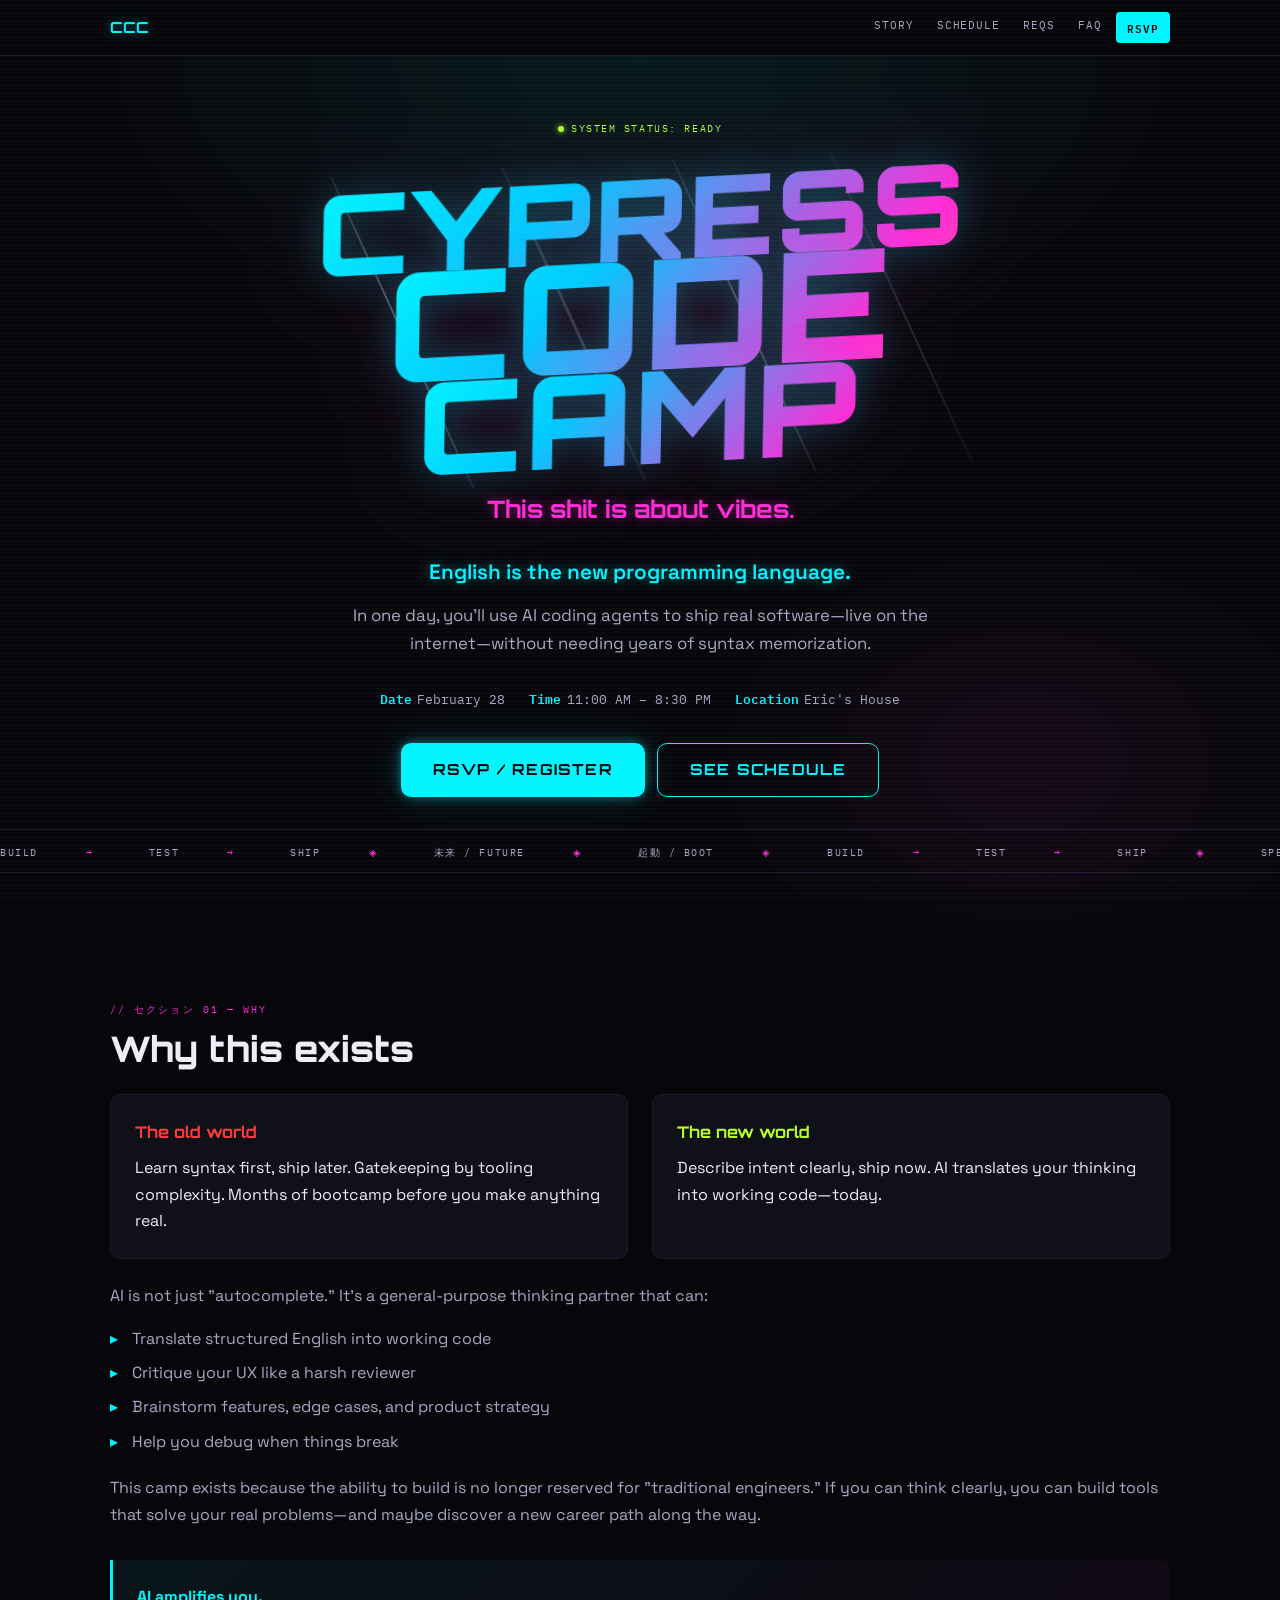
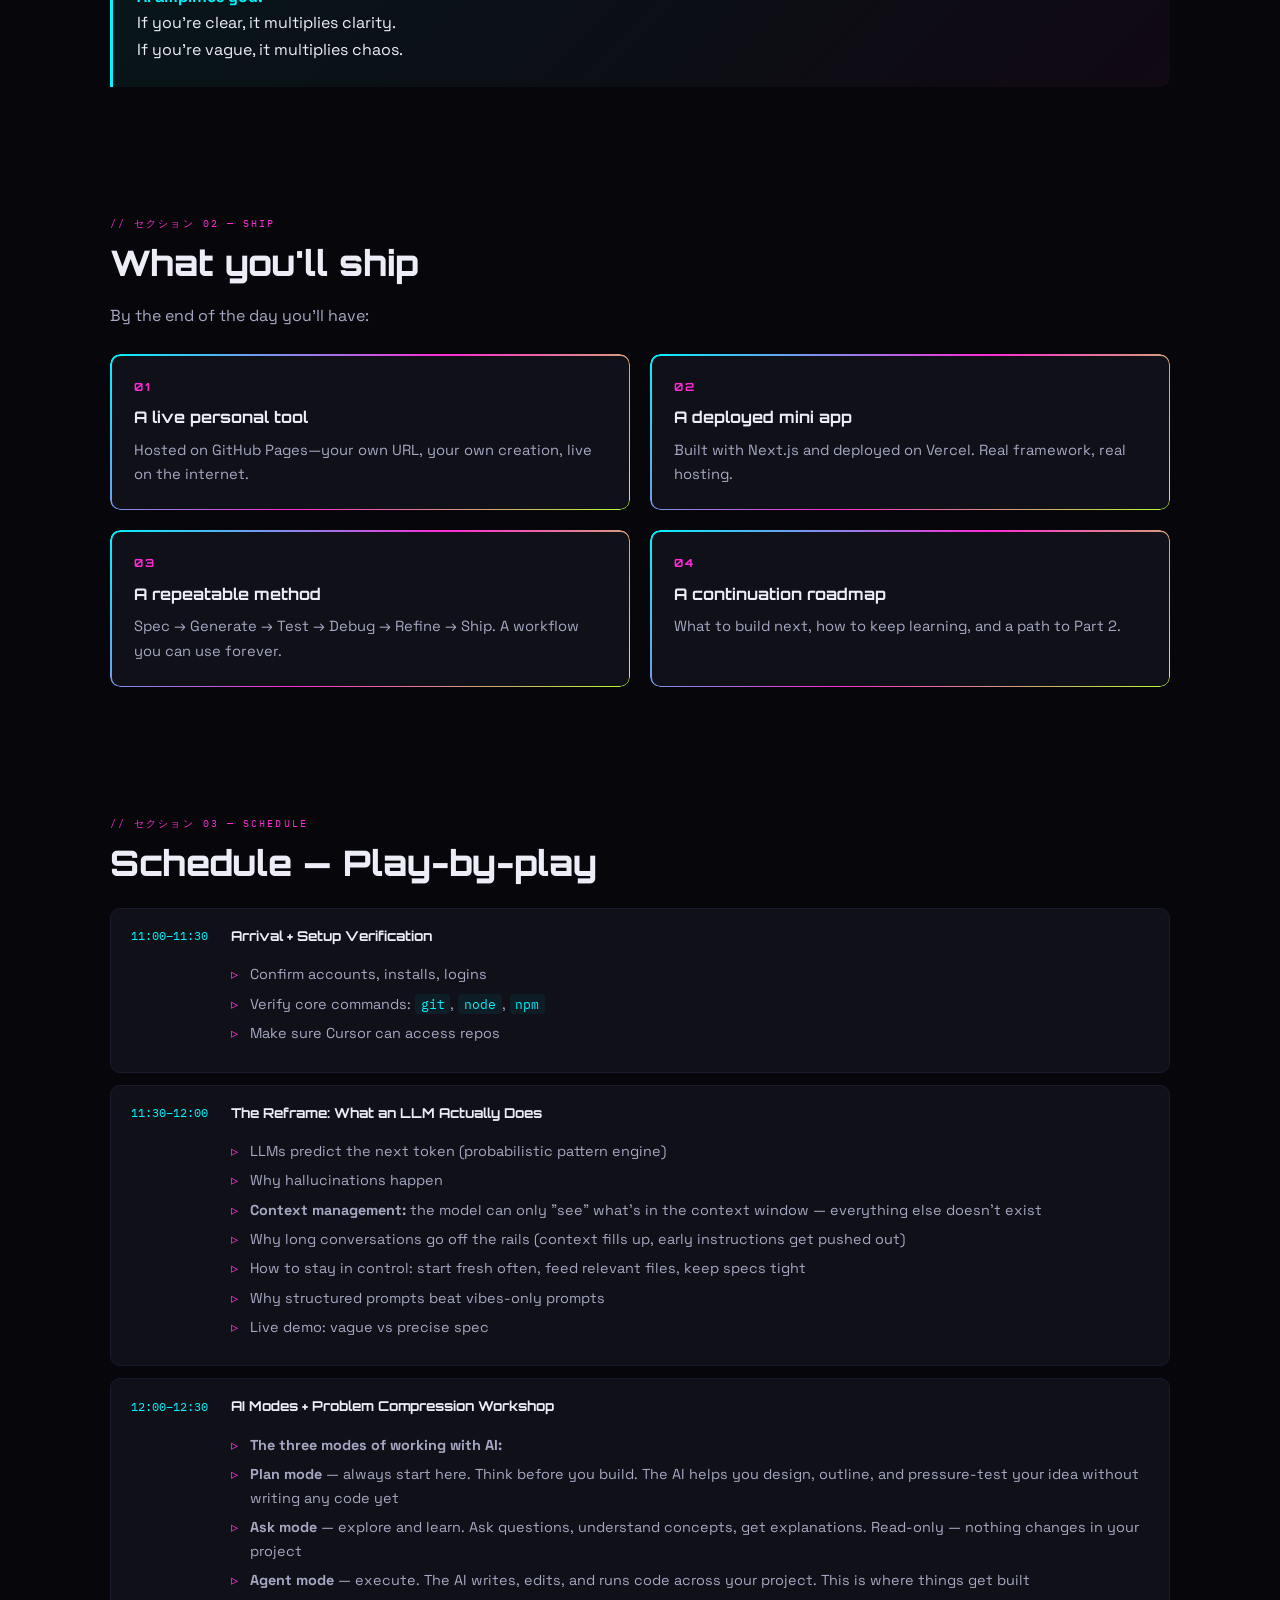
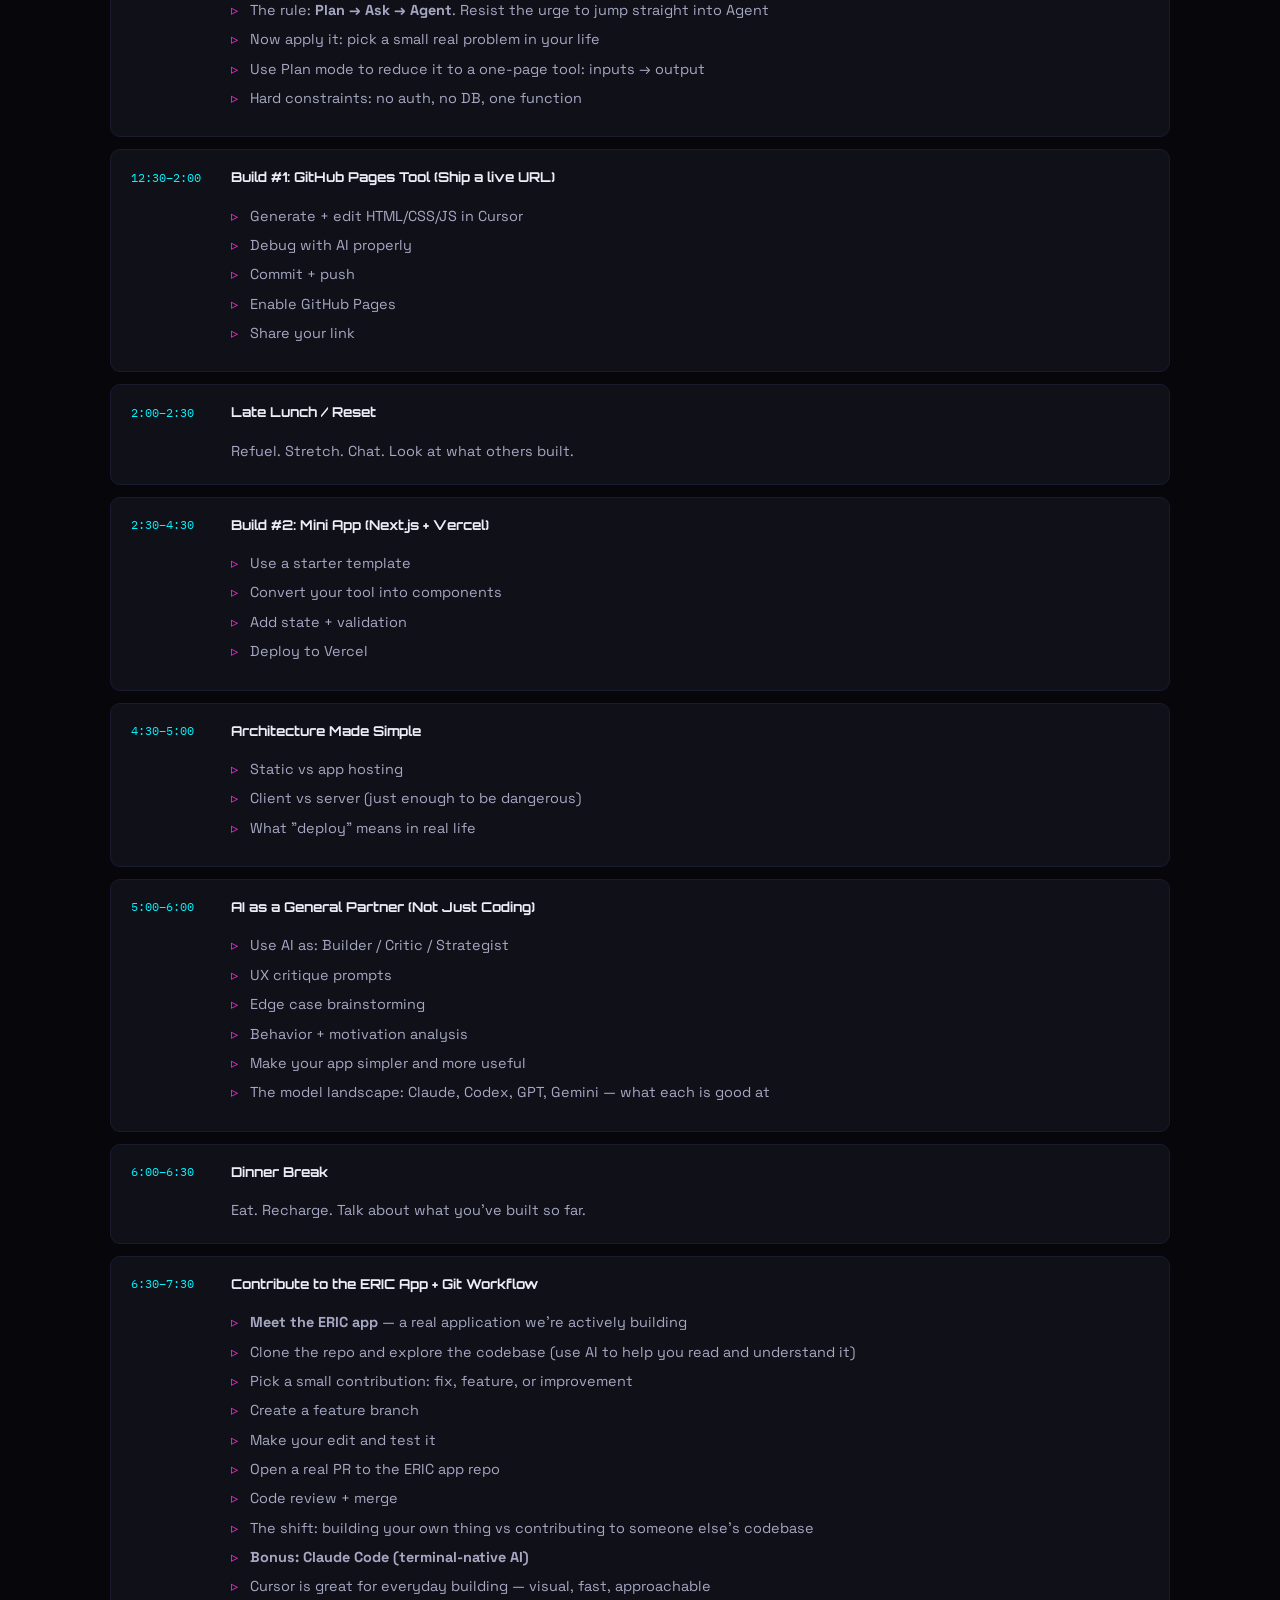
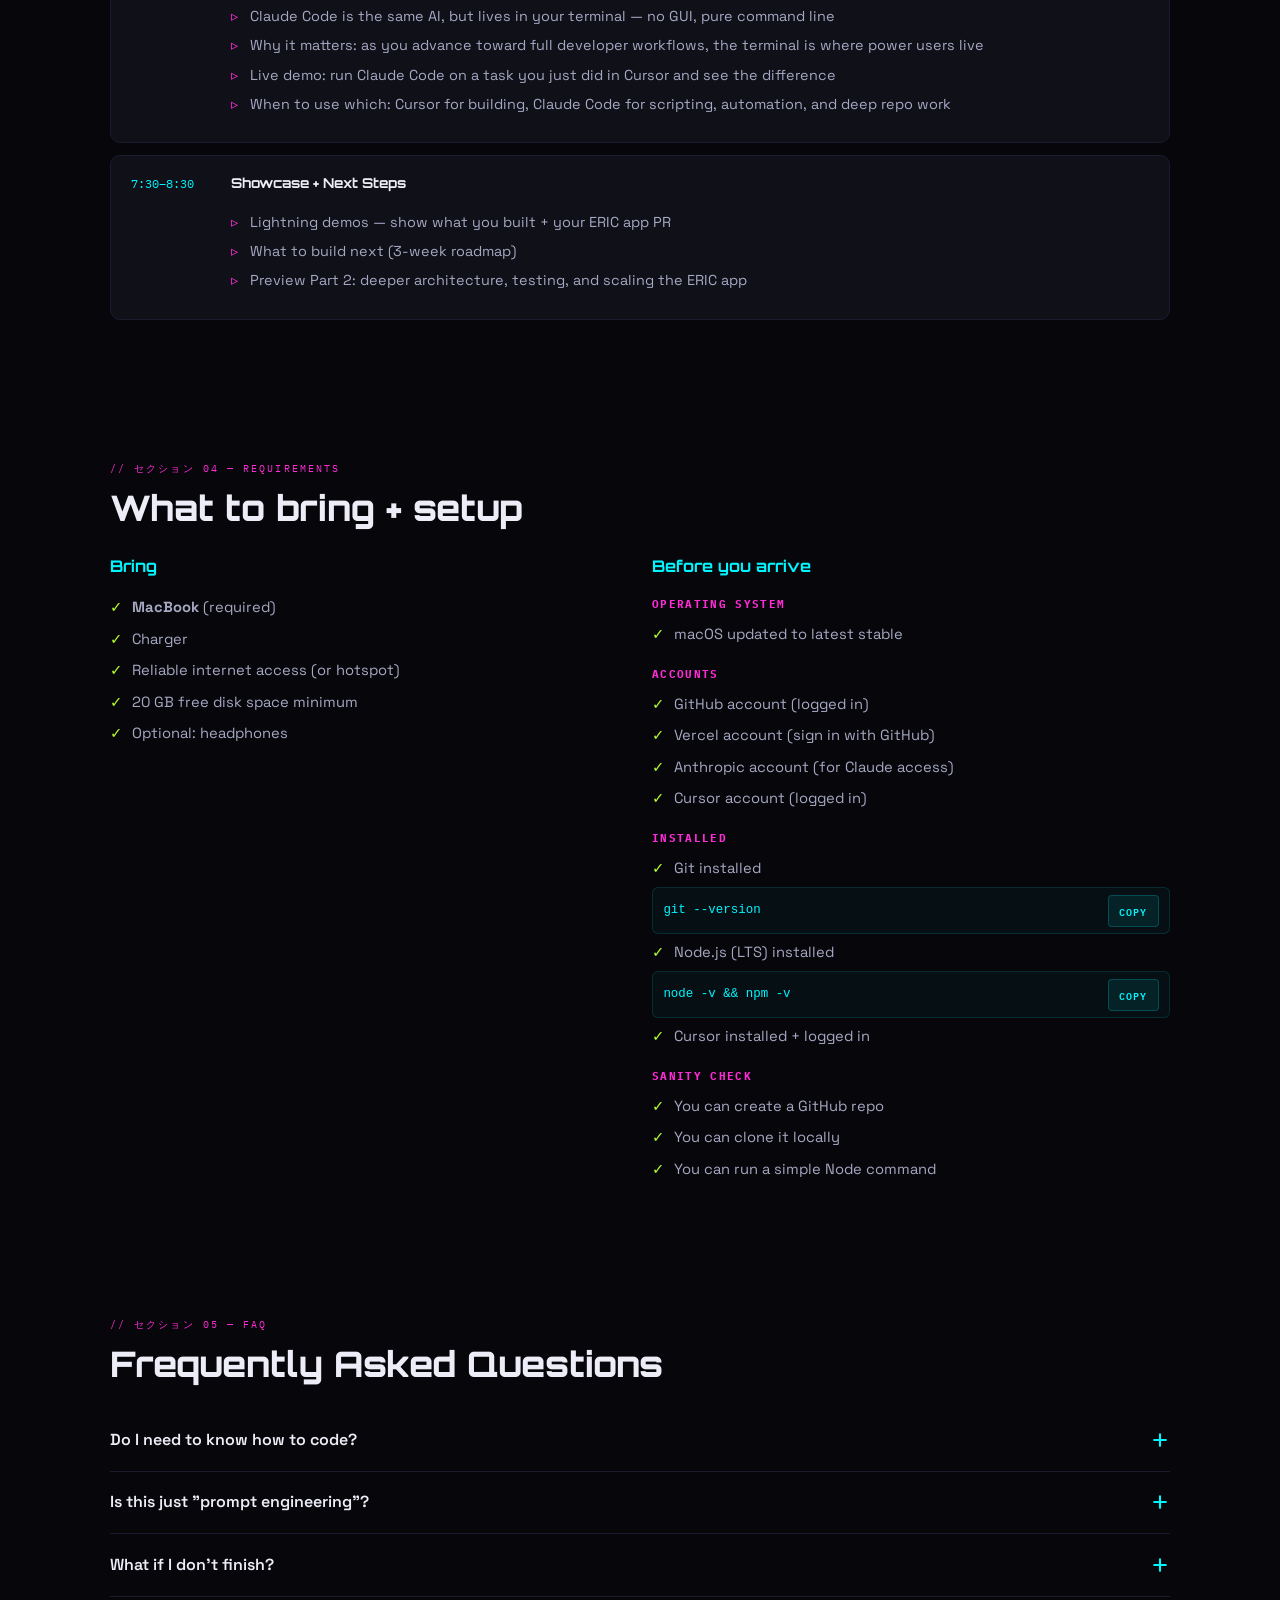
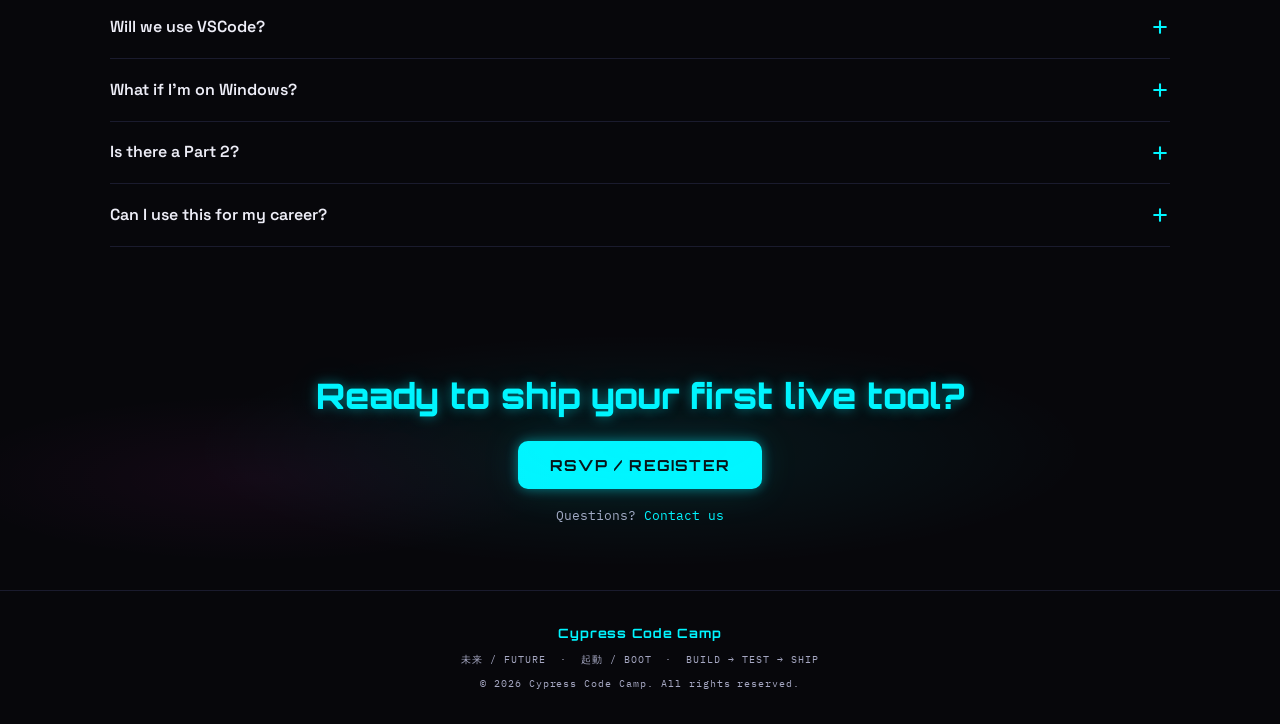
==== index.html @ 9994313c "Add ERIC app contribution to schedule, update showcase Git workflow section now centers on cloning a" ====
<!DOCTYPE html>
<html lang="en">
<head>
  <meta charset="UTF-8">
  <meta name="viewport" content="width=device-width, initial-scale=1.0">
  <title>Cypress Code Camp — English is the new programming language</title>
  <meta name="description" content="A one-day camp where you use AI coding agents to ship real software—live on the internet. No syntax memorization required.">
  <meta name="theme-color" content="#07070B">

  <!-- Open Graph -->
  <meta property="og:type" content="website">
  <meta property="og:title" content="Cypress Code Camp">
  <meta property="og:description" content="English is the new programming language. Ship real software in one day using AI coding agents.">
  <meta property="og:image" content="https://alwaystwoam.github.io/ccc_event_site/og-image.png">
  <meta property="og:image:width" content="1200">
  <meta property="og:image:height" content="630">
  <meta property="og:url" content="https://alwaystwoam.github.io/ccc_event_site/">

  <!-- Twitter Card -->
  <meta name="twitter:card" content="summary_large_image">
  <meta name="twitter:title" content="Cypress Code Camp">
  <meta name="twitter:description" content="English is the new programming language. Ship real software in one day using AI coding agents.">
  <meta name="twitter:image" content="https://alwaystwoam.github.io/ccc_event_site/og-image.png">
  <link rel="preconnect" href="https://fonts.googleapis.com">
  <link rel="preconnect" href="https://fonts.gstatic.com" crossorigin>
  <link href="https://fonts.googleapis.com/css2?family=IBM+Plex+Mono:wght@400;600&family=Orbitron:wght@700;900&family=Space+Grotesk:wght@400;500;600;700&display=swap" rel="stylesheet">
  <link rel="stylesheet" href="styles.css">
</head>
<body>

<!-- ═══════════════════════ NAV ═══════════════════════ -->
<nav class="site-nav" aria-label="Main navigation">
  <div class="nav-inner">
    <a href="#" class="nav-logo" aria-label="Cypress Code Camp home">CCC</a>
    <ul class="nav-links">
      <li><a href="#story" class="hide-mobile">Story</a></li>
      <li><a href="#schedule" class="hide-mobile">Schedule</a></li>
      <li><a href="#requirements" class="hide-mobile">Reqs</a></li>
      <li><a href="#faq" class="hide-mobile">FAQ</a></li>
      <li><button class="nav-cta rsvp-trigger">RSVP</button></li>
    </ul>
  </div>
</nav>

<!-- ═══════════════════════ HERO ═══════════════════════ -->
<header class="hero section" id="hero">
  <div class="container">
    <div class="hero-status">
      <span class="dot" aria-hidden="true"></span>
      <span>System Status: Ready</span>
    </div>

    <div class="hero-title" aria-label="Cypress Code Camp">
      <div class="hero-title-inner">
        <span class="hero-title-line hero-title-line--top">Cypress</span>
        <span class="hero-title-line hero-title-line--mid">Code</span>
        <span class="hero-title-line hero-title-line--bot">Camp</span>
      </div>
      <div class="hero-title-slashes" aria-hidden="true">
        <span class="slash slash--1"></span>
        <span class="slash slash--2"></span>
        <span class="slash slash--3"></span>
        <span class="slash slash--4"></span>
      </div>
    </div>
    <h1 class="sr-only">Cypress Code Camp</h1>
    <p class="tagline">This shit is about vibes.</p>
    <p class="subtitle">English is the new programming language.</p>
    <p class="hero-body">
      In one day, you'll use AI coding agents to ship real software—live on the internet—without needing years of syntax memorization.
    </p>

    <div class="hero-meta">
      <span><span class="label">Date</span> <span data-placeholder="date">[DATE TBD]</span></span>
      <span><span class="label">Time</span> 11:00 AM – 8:30 PM</span>
      <span><span class="label">Location</span> <span data-placeholder="location">[CITY / VENUE TBD]</span></span>
    </div>

    <div class="hero-actions">
      <button class="btn btn-primary rsvp-trigger">RSVP / Register</button>
      <a href="#schedule" class="btn btn-secondary">See Schedule</a>
    </div>

  </div>

  <div class="ticker-wrap" aria-hidden="true">
    <div class="ticker">
      <span>BUILD</span><span class="sep">→</span>
      <span>TEST</span><span class="sep">→</span>
      <span>SHIP</span><span class="sep">◈</span>
      <span>未来 / FUTURE</span><span class="sep">◈</span>
      <span>起動 / BOOT</span><span class="sep">◈</span>
      <span>BUILD</span><span class="sep">→</span>
      <span>TEST</span><span class="sep">→</span>
      <span>SHIP</span><span class="sep">◈</span>
      <span>SPEC</span><span class="sep">→</span>
      <span>GENERATE</span><span class="sep">→</span>
      <span>DEBUG</span><span class="sep">→</span>
      <span>REFINE</span><span class="sep">→</span>
      <span>DEPLOY</span><span class="sep">◈</span>
      <span>未来 / FUTURE</span><span class="sep">◈</span>
      <span>起動 / BOOT</span><span class="sep">◈</span>
      <span>BUILD</span><span class="sep">→</span>
      <span>TEST</span><span class="sep">→</span>
      <span>SHIP</span><span class="sep">◈</span>
      <span>SPEC</span><span class="sep">→</span>
      <span>GENERATE</span><span class="sep">→</span>
      <span>DEBUG</span><span class="sep">→</span>
      <span>REFINE</span><span class="sep">→</span>
      <span>DEPLOY</span><span class="sep">◈</span>
    </div>
  </div>
</header>

<!-- ═══════════════════════ STORY / WHY ═══════════════════════ -->
<section class="section" id="story">
  <div class="container">
    <p class="section-label" aria-hidden="true">// セクション 01 — WHY</p>
    <h2>Why this exists</h2>

    <div class="story-grid">
      <div class="story-card old">
        <h3>The old world</h3>
        <p class="muted">Learn syntax first, ship later. Gatekeeping by tooling complexity. Months of bootcamp before you make anything real.</p>
      </div>
      <div class="story-card new">
        <h3>The new world</h3>
        <p class="muted">Describe intent clearly, ship now. AI translates your thinking into working code—today.</p>
      </div>
    </div>

    <p style="margin-top:1.5rem; color: var(--muted);">
      AI is not just "autocomplete." It's a general-purpose thinking partner that can:
    </p>
    <ul class="ai-list">
      <li>Translate structured English into working code</li>
      <li>Critique your UX like a harsh reviewer</li>
      <li>Brainstorm features, edge cases, and product strategy</li>
      <li>Help you debug when things break</li>
    </ul>

    <p style="margin-top:1.25rem; color: var(--muted);">
      This camp exists because the ability to build is no longer reserved for "traditional engineers."
      If you can think clearly, you can build tools that solve your real problems—and maybe discover a new career path along the way.
    </p>

    <div class="callout">
      <strong>AI amplifies you.</strong><br>
      If you're clear, it multiplies clarity.<br>
      If you're vague, it multiplies chaos.
    </div>
  </div>
</section>

<!-- ═══════════════════════ WHAT YOU'LL SHIP ═══════════════════════ -->
<section class="section" id="ship">
  <div class="container">
    <p class="section-label" aria-hidden="true">// セクション 02 — SHIP</p>
    <h2>What you'll ship</h2>
    <p style="color: var(--muted); margin-bottom: .5rem;">By the end of the day you'll have:</p>

    <div class="ship-cards">
      <div class="ship-card">
        <div class="card-num">01</div>
        <h3>A live personal tool</h3>
        <p>Hosted on GitHub Pages—your own URL, your own creation, live on the internet.</p>
      </div>
      <div class="ship-card">
        <div class="card-num">02</div>
        <h3>A deployed mini app</h3>
        <p>Built with Next.js and deployed on Vercel. Real framework, real hosting.</p>
      </div>
      <div class="ship-card">
        <div class="card-num">03</div>
        <h3>A repeatable method</h3>
        <p>Spec → Generate → Test → Debug → Refine → Ship. A workflow you can use forever.</p>
      </div>
      <div class="ship-card">
        <div class="card-num">04</div>
        <h3>A continuation roadmap</h3>
        <p>What to build next, how to keep learning, and a path to Part 2.</p>
      </div>
    </div>
  </div>
</section>

<!-- ═══════════════════════ SCHEDULE ═══════════════════════ -->
<section class="section" id="schedule">
  <div class="container">
    <p class="section-label" aria-hidden="true">// セクション 03 — SCHEDULE</p>
    <h2>Schedule — Play-by-play</h2>

    <ol class="schedule-list" role="list">

      <li class="schedule-item">
        <button class="schedule-header" aria-expanded="false">
          <span class="schedule-time">11:00–11:30</span>
          <span class="schedule-title">Arrival + Setup Verification</span>
          <svg class="schedule-chevron" viewBox="0 0 24 24" fill="none" stroke="currentColor" stroke-width="2.5" stroke-linecap="round" aria-hidden="true"><path d="M6 9l6 6 6-6"/></svg>
        </button>
        <div class="schedule-body" aria-hidden="true">
          <div class="schedule-body-inner">
            <ul>
              <li>Confirm accounts, installs, logins</li>
              <li>Verify core commands: <code>git</code>, <code>node</code>, <code>npm</code></li>
              <li>Make sure Cursor can access repos</li>
            </ul>
          </div>
        </div>
      </li>

      <li class="schedule-item">
        <button class="schedule-header" aria-expanded="false">
          <span class="schedule-time">11:30–12:00</span>
          <span class="schedule-title">The Reframe: What an LLM Actually Does</span>
          <svg class="schedule-chevron" viewBox="0 0 24 24" fill="none" stroke="currentColor" stroke-width="2.5" stroke-linecap="round" aria-hidden="true"><path d="M6 9l6 6 6-6"/></svg>
        </button>
        <div class="schedule-body" aria-hidden="true">
          <div class="schedule-body-inner">
            <ul>
              <li>LLMs predict the next token (probabilistic pattern engine)</li>
              <li>Why hallucinations happen</li>
              <li><strong>Context management:</strong> the model can only "see" what's in the context window — everything else doesn't exist</li>
              <li>Why long conversations go off the rails (context fills up, early instructions get pushed out)</li>
              <li>How to stay in control: start fresh often, feed relevant files, keep specs tight</li>
              <li>Why structured prompts beat vibes-only prompts</li>
              <li>Live demo: vague vs precise spec</li>
            </ul>
          </div>
        </div>
      </li>

      <li class="schedule-item">
        <button class="schedule-header" aria-expanded="false">
          <span class="schedule-time">12:00–12:30</span>
          <span class="schedule-title">AI Modes + Problem Compression Workshop</span>
          <svg class="schedule-chevron" viewBox="0 0 24 24" fill="none" stroke="currentColor" stroke-width="2.5" stroke-linecap="round" aria-hidden="true"><path d="M6 9l6 6 6-6"/></svg>
        </button>
        <div class="schedule-body" aria-hidden="true">
          <div class="schedule-body-inner">
            <ul>
              <li><strong>The three modes of working with AI:</strong></li>
              <li><strong>Plan mode</strong> — always start here. Think before you build. The AI helps you design, outline, and pressure-test your idea without writing any code yet</li>
              <li><strong>Ask mode</strong> — explore and learn. Ask questions, understand concepts, get explanations. Read-only — nothing changes in your project</li>
              <li><strong>Agent mode</strong> — execute. The AI writes, edits, and runs code across your project. This is where things get built</li>
              <li>The rule: <strong>Plan → Ask → Agent</strong>. Resist the urge to jump straight into Agent</li>
              <li>Now apply it: pick a small real problem in your life</li>
              <li>Use Plan mode to reduce it to a one-page tool: inputs → output</li>
              <li>Hard constraints: no auth, no DB, one function</li>
            </ul>
          </div>
        </div>
      </li>

      <li class="schedule-item">
        <button class="schedule-header" aria-expanded="false">
          <span class="schedule-time">12:30–2:00</span>
          <span class="schedule-title">Build #1: GitHub Pages Tool (Ship a live URL)</span>
          <svg class="schedule-chevron" viewBox="0 0 24 24" fill="none" stroke="currentColor" stroke-width="2.5" stroke-linecap="round" aria-hidden="true"><path d="M6 9l6 6 6-6"/></svg>
        </button>
        <div class="schedule-body" aria-hidden="true">
          <div class="schedule-body-inner">
            <ul>
              <li>Generate + edit HTML/CSS/JS in Cursor</li>
              <li>Debug with AI properly</li>
              <li>Commit + push</li>
              <li>Enable GitHub Pages</li>
              <li>Share your link</li>
            </ul>
          </div>
        </div>
      </li>

      <li class="schedule-item">
        <button class="schedule-header" aria-expanded="false">
          <span class="schedule-time">2:00–2:30</span>
          <span class="schedule-title">Late Lunch / Reset</span>
          <svg class="schedule-chevron" viewBox="0 0 24 24" fill="none" stroke="currentColor" stroke-width="2.5" stroke-linecap="round" aria-hidden="true"><path d="M6 9l6 6 6-6"/></svg>
        </button>
        <div class="schedule-body" aria-hidden="true">
          <div class="schedule-body-inner">
            <p>Refuel. Stretch. Chat. Look at what others built.</p>
          </div>
        </div>
      </li>

      <li class="schedule-item">
        <button class="schedule-header" aria-expanded="false">
          <span class="schedule-time">2:30–4:30</span>
          <span class="schedule-title">Build #2: Mini App (Next.js + Vercel)</span>
          <svg class="schedule-chevron" viewBox="0 0 24 24" fill="none" stroke="currentColor" stroke-width="2.5" stroke-linecap="round" aria-hidden="true"><path d="M6 9l6 6 6-6"/></svg>
        </button>
        <div class="schedule-body" aria-hidden="true">
          <div class="schedule-body-inner">
            <ul>
              <li>Use a starter template</li>
              <li>Convert your tool into components</li>
              <li>Add state + validation</li>
              <li>Deploy to Vercel</li>
            </ul>
          </div>
        </div>
      </li>

      <li class="schedule-item">
        <button class="schedule-header" aria-expanded="false">
          <span class="schedule-time">4:30–5:00</span>
          <span class="schedule-title">Architecture Made Simple</span>
          <svg class="schedule-chevron" viewBox="0 0 24 24" fill="none" stroke="currentColor" stroke-width="2.5" stroke-linecap="round" aria-hidden="true"><path d="M6 9l6 6 6-6"/></svg>
        </button>
        <div class="schedule-body" aria-hidden="true">
          <div class="schedule-body-inner">
            <ul>
              <li>Static vs app hosting</li>
              <li>Client vs server (just enough to be dangerous)</li>
              <li>What "deploy" means in real life</li>
            </ul>
          </div>
        </div>
      </li>

      <li class="schedule-item">
        <button class="schedule-header" aria-expanded="false">
          <span class="schedule-time">5:00–6:00</span>
          <span class="schedule-title">AI as a General Partner (Not Just Coding)</span>
          <svg class="schedule-chevron" viewBox="0 0 24 24" fill="none" stroke="currentColor" stroke-width="2.5" stroke-linecap="round" aria-hidden="true"><path d="M6 9l6 6 6-6"/></svg>
        </button>
        <div class="schedule-body" aria-hidden="true">
          <div class="schedule-body-inner">
            <ul>
              <li>Use AI as: Builder / Critic / Strategist</li>
              <li>UX critique prompts</li>
              <li>Edge case brainstorming</li>
              <li>Behavior + motivation analysis</li>
              <li>Make your app simpler and more useful</li>
              <li>The model landscape: Claude, Codex, GPT, Gemini — what each is good at</li>
            </ul>
          </div>
        </div>
      </li>

      <li class="schedule-item">
        <button class="schedule-header" aria-expanded="false">
          <span class="schedule-time">6:00–6:30</span>
          <span class="schedule-title">Dinner Break</span>
          <svg class="schedule-chevron" viewBox="0 0 24 24" fill="none" stroke="currentColor" stroke-width="2.5" stroke-linecap="round" aria-hidden="true"><path d="M6 9l6 6 6-6"/></svg>
        </button>
        <div class="schedule-body" aria-hidden="true">
          <div class="schedule-body-inner">
            <p>Eat. Recharge. Talk about what you've built so far.</p>
          </div>
        </div>
      </li>

      <li class="schedule-item">
        <button class="schedule-header" aria-expanded="false">
          <span class="schedule-time">6:30–7:30</span>
          <span class="schedule-title">Contribute to the ERIC App + Git Workflow</span>
          <svg class="schedule-chevron" viewBox="0 0 24 24" fill="none" stroke="currentColor" stroke-width="2.5" stroke-linecap="round" aria-hidden="true"><path d="M6 9l6 6 6-6"/></svg>
        </button>
        <div class="schedule-body" aria-hidden="true">
          <div class="schedule-body-inner">
            <ul>
              <li><strong>Meet the ERIC app</strong> — a real application we're actively building</li>
              <li>Clone the repo and explore the codebase (use AI to help you read and understand it)</li>
              <li>Pick a small contribution: fix, feature, or improvement</li>
              <li>Create a feature branch</li>
              <li>Make your edit and test it</li>
              <li>Open a real PR to the ERIC app repo</li>
              <li>Code review + merge</li>
              <li>The shift: building your own thing vs contributing to someone else's codebase</li>
              <li><strong>Bonus: Claude Code (terminal-native AI)</strong></li>
              <li>Cursor is great for everyday building — visual, fast, approachable</li>
              <li>Claude Code is the same AI, but lives in your terminal — no GUI, pure command line</li>
              <li>Why it matters: as you advance toward full developer workflows, the terminal is where power users live</li>
              <li>Live demo: run Claude Code on a task you just did in Cursor and see the difference</li>
              <li>When to use which: Cursor for building, Claude Code for scripting, automation, and deep repo work</li>
            </ul>
          </div>
        </div>
      </li>

      <li class="schedule-item">
        <button class="schedule-header" aria-expanded="false">
          <span class="schedule-time">7:30–8:30</span>
          <span class="schedule-title">Showcase + Next Steps</span>
          <svg class="schedule-chevron" viewBox="0 0 24 24" fill="none" stroke="currentColor" stroke-width="2.5" stroke-linecap="round" aria-hidden="true"><path d="M6 9l6 6 6-6"/></svg>
        </button>
        <div class="schedule-body" aria-hidden="true">
          <div class="schedule-body-inner">
            <ul>
              <li>Lightning demos — show what you built + your ERIC app PR</li>
              <li>What to build next (3-week roadmap)</li>
              <li>Preview Part 2: deeper architecture, testing, and scaling the ERIC app</li>
            </ul>
          </div>
        </div>
      </li>

    </ol>
  </div>
</section>

<!-- ═══════════════════════ REQUIREMENTS ═══════════════════════ -->
<section class="section" id="requirements">
  <div class="container">
    <p class="section-label" aria-hidden="true">// セクション 04 — REQUIREMENTS</p>
    <h2>What to bring + setup</h2>

    <div class="req-grid">
      <!-- Column 1: Bring -->
      <div class="req-col">
        <h3>Bring</h3>
        <ul class="req-list">
          <li><strong>MacBook</strong> (required)</li>
          <li>Charger</li>
          <li>Reliable internet access (or hotspot)</li>
          <li>20 GB free disk space minimum</li>
          <li>Optional: headphones</li>
        </ul>
      </div>

      <!-- Column 2: Before you arrive -->
      <div class="req-col">
        <h3>Before you arrive</h3>

        <h4>Operating System</h4>
        <ul class="req-list">
          <li>macOS updated to latest stable</li>
        </ul>

        <h4>Accounts</h4>
        <ul class="req-list">
          <li>GitHub account (logged in)</li>
          <li>Vercel account (sign in with GitHub)</li>
          <li>Anthropic account (for Claude access)</li>
          <li>Cursor account (logged in)</li>
        </ul>

        <h4>Installed</h4>
        <ul class="req-list">
          <li>Git installed</li>
        </ul>
        <div class="cmd-block">
          <code>git --version</code>
          <button class="btn btn-small copy-btn" data-copy="git --version" aria-label="Copy command">COPY</button>
        </div>
        <ul class="req-list">
          <li>Node.js (LTS) installed</li>
        </ul>
        <div class="cmd-block">
          <code>node -v && npm -v</code>
          <button class="btn btn-small copy-btn" data-copy="node -v && npm -v" aria-label="Copy command">COPY</button>
        </div>
        <ul class="req-list">
          <li>Cursor installed + logged in</li>
        </ul>

        <h4>Sanity Check</h4>
        <ul class="req-list">
          <li>You can create a GitHub repo</li>
          <li>You can clone it locally</li>
          <li>You can run a simple Node command</li>
        </ul>
      </div>
    </div>
  </div>
</section>

<!-- ═══════════════════════ FAQ ═══════════════════════ -->
<section class="section" id="faq">
  <div class="container">
    <p class="section-label" aria-hidden="true">// セクション 05 — FAQ</p>
    <h2>Frequently Asked Questions</h2>

    <div class="faq-list">

      <div class="faq-item">
        <button class="faq-question" aria-expanded="false">
          Do I need to know how to code?
          <svg class="faq-icon" viewBox="0 0 24 24" fill="none" stroke="currentColor" stroke-width="2.5" stroke-linecap="round" aria-hidden="true"><path d="M12 5v14M5 12h14"/></svg>
        </button>
        <div class="faq-answer" aria-hidden="true">
          <div class="faq-answer-inner">No. You need curiosity and comfort following instructions. We'll use AI to generate code, and you'll learn how to supervise it.</div>
        </div>
      </div>

      <div class="faq-item">
        <button class="faq-question" aria-expanded="false">
          Is this just "prompt engineering"?
          <svg class="faq-icon" viewBox="0 0 24 24" fill="none" stroke="currentColor" stroke-width="2.5" stroke-linecap="round" aria-hidden="true"><path d="M12 5v14M5 12h14"/></svg>
        </button>
        <div class="faq-answer" aria-hidden="true">
          <div class="faq-answer-inner">No. You'll learn specification, debugging, and shipping. Prompts are just the interface.</div>
        </div>
      </div>

      <div class="faq-item">
        <button class="faq-question" aria-expanded="false">
          What if I don't finish?
          <svg class="faq-icon" viewBox="0 0 24 24" fill="none" stroke="currentColor" stroke-width="2.5" stroke-linecap="round" aria-hidden="true"><path d="M12 5v14M5 12h14"/></svg>
        </button>
        <div class="faq-answer" aria-hidden="true">
          <div class="faq-answer-inner">The day is designed so everyone ships. Constraints are strict on purpose.</div>
        </div>
      </div>

      <div class="faq-item">
        <button class="faq-question" aria-expanded="false">
          Will we use VSCode?
          <svg class="faq-icon" viewBox="0 0 24 24" fill="none" stroke="currentColor" stroke-width="2.5" stroke-linecap="round" aria-hidden="true"><path d="M12 5v14M5 12h14"/></svg>
        </button>
        <div class="faq-answer" aria-hidden="true">
          <div class="faq-answer-inner">No. We'll use Cursor with Claude (Anthropic) as the primary model. We'll also touch on other models like OpenAI's Codex so you understand the landscape, but Claude is our main tool for the day.</div>
        </div>
      </div>

      <div class="faq-item">
        <button class="faq-question" aria-expanded="false">
          What if I'm on Windows?
          <svg class="faq-icon" viewBox="0 0 24 24" fill="none" stroke="currentColor" stroke-width="2.5" stroke-linecap="round" aria-hidden="true"><path d="M12 5v14M5 12h14"/></svg>
        </button>
        <div class="faq-answer" aria-hidden="true">
          <div class="faq-answer-inner">This session is Mac-only to keep setup consistent.</div>
        </div>
      </div>

      <div class="faq-item">
        <button class="faq-question" aria-expanded="false">
          Is there a Part 2?
          <svg class="faq-icon" viewBox="0 0 24 24" fill="none" stroke="currentColor" stroke-width="2.5" stroke-linecap="round" aria-hidden="true"><path d="M12 5v14M5 12h14"/></svg>
        </button>
        <div class="faq-answer" aria-hidden="true">
          <div class="faq-answer-inner">Yes. Part 2 moves into professional workflows: contributing to a real app codebase, deeper architecture, testing, and scaling.</div>
        </div>
      </div>

      <div class="faq-item">
        <button class="faq-question" aria-expanded="false">
          Can I use this for my career?
          <svg class="faq-icon" viewBox="0 0 24 24" fill="none" stroke="currentColor" stroke-width="2.5" stroke-linecap="round" aria-hidden="true"><path d="M12 5v14M5 12h14"/></svg>
        </button>
        <div class="faq-answer" aria-hidden="true">
          <div class="faq-answer-inner">Yes—if you keep building after. We'll give you a roadmap.</div>
        </div>
      </div>

    </div>
  </div>
</section>

<!-- ═══════════════════════ CTA BANNER ═══════════════════════ -->
<section class="cta-banner section" id="rsvp">
  <div class="container">
    <h2 class="neon-text-cyan">Ready to ship your first live tool?</h2>
    <button class="btn btn-primary rsvp-trigger">RSVP / Register</button>
    <p class="cta-contact">Questions? <a href="#" data-placeholder="contact">Contact us</a></p>
  </div>
</section>

<!-- ═══════════════════════ FOOTER ═══════════════════════ -->
<footer class="site-footer">
  <div class="container footer-inner">
    <span class="footer-brand">Cypress Code Camp</span>
    <span class="footer-micro">未来 / FUTURE &nbsp;·&nbsp; 起動 / BOOT &nbsp;·&nbsp; BUILD → TEST → SHIP</span>
    <span class="footer-micro">&copy; <span id="year"></span> Cypress Code Camp. All rights reserved.</span>
  </div>
</footer>

<!-- ═══════════════════════ STICKY MOBILE CTA ═══════════════════════ -->
<div class="mobile-cta">
  <button class="btn btn-primary rsvp-trigger">RSVP / Register</button>
</div>

<!-- ═══════════════════════ RSVP MODAL ═══════════════════════ -->
<div class="rsvp-modal" id="rsvp-modal" aria-hidden="true" role="dialog" aria-labelledby="rsvp-modal-title">
  <div class="rsvp-modal-backdrop"></div>
  <div class="rsvp-modal-content">
    <div class="rsvp-modal-glitch" aria-hidden="true"></div>
    <div class="rsvp-modal-inner">
      <div class="rsvp-modal-icon" aria-hidden="true">
        <svg viewBox="0 0 48 48" fill="none"><path d="M24 4L29.5 17.5H44L32.5 26.5L36 41L24 32L12 41L15.5 26.5L4 17.5H18.5L24 4Z" fill="url(#modal-star)"/><defs><linearGradient id="modal-star" x1="4" y1="4" x2="44" y2="41"><stop stop-color="#00F5FF"/><stop offset=".5" stop-color="#FF2BD6"/><stop offset="1" stop-color="#B6FF2E"/></linearGradient></defs></svg>
      </div>
      <p class="rsvp-modal-eyebrow" aria-hidden="true">// ACCESS PROTOCOL</p>
      <h3 id="rsvp-modal-title" class="rsvp-modal-headline">If you're invited,<br>you'll know.</h3>
      <p class="rsvp-modal-body">Message <strong>"I'm coming"</strong> in the<br><span class="rsvp-modal-crew">Cypress crew.</span></p>
      <div class="rsvp-modal-bar" aria-hidden="true">
        <span class="rsvp-modal-bar-fill"></span>
      </div>
      <button class="btn btn-secondary rsvp-modal-close" aria-label="Close modal">GOT IT</button>
      <p class="rsvp-modal-micro" aria-hidden="true">招待制 / INVITE ONLY</p>
    </div>
  </div>
</div>

<script src="script.js"></script>
</body>
</html>
---- styles.css ----
/* ============================================================
   CYPRESS CODE CAMP — Event Site Styles
   Theme: Retro-punk / 90s futurism / Cyberpunk neon / Anime signal
   ============================================================ */

/* --- Tokens --- */
:root {
  --bg: #07070B;
  --panel: #0F1018;
  --panel-border: #1A1B2E;
  --text: #EDEDF7;
  --muted: #A6A8C3;
  --neon-cyan: #00F5FF;
  --neon-magenta: #FF2BD6;
  --neon-lime: #B6FF2E;
  --neon-purple: #7C3AED;
  --danger: #FF3B3B;

  --glow-cyan: 0 0 12px rgba(0, 245, 255, .45), 0 0 40px rgba(0, 245, 255, .12);
  --glow-magenta: 0 0 12px rgba(255, 43, 214, .45), 0 0 40px rgba(255, 43, 214, .12);
  --glow-lime: 0 0 12px rgba(182, 255, 46, .45), 0 0 40px rgba(182, 255, 46, .12);

  --font-display: 'Orbitron', 'Oxanium', system-ui, sans-serif;
  --font-body: 'Space Grotesk', 'Inter', system-ui, sans-serif;
  --font-mono: 'IBM Plex Mono', 'Fira Code', monospace;

  --max-w: 1100px;
  --gap: 1.25rem;
  --radius: 10px;
  --nav-h: 56px;
}

/* --- Reset --- */
*, *::before, *::after { box-sizing: border-box; margin: 0; padding: 0; }
html { scroll-behavior: smooth; scroll-padding-top: calc(var(--nav-h) + 1rem); }

body {
  font-family: var(--font-body);
  background: var(--bg);
  color: var(--text);
  line-height: 1.65;
  -webkit-font-smoothing: antialiased;
  overflow-x: hidden;
}

img, svg { display: block; max-width: 100%; }
a { color: var(--neon-cyan); text-decoration: none; transition: color .2s; }
a:hover { color: var(--neon-magenta); }

/* --- Scanline overlay --- */
body::after {
  content: '';
  position: fixed;
  inset: 0;
  pointer-events: none;
  z-index: 9999;
  background: repeating-linear-gradient(
    0deg,
    transparent,
    transparent 2px,
    rgba(255, 255, 255, .018) 2px,
    rgba(255, 255, 255, .018) 4px
  );
}

/* --- Utility --- */
.container { width: 100%; max-width: var(--max-w); margin: 0 auto; padding: 0 1.25rem; }
.sr-only { position: absolute; width: 1px; height: 1px; overflow: hidden; clip: rect(0,0,0,0); border: 0; }
.micro { font-family: var(--font-mono); font-size: .7rem; letter-spacing: .12em; text-transform: uppercase; color: var(--muted); }
.neon-text-cyan { color: var(--neon-cyan); text-shadow: var(--glow-cyan); }
.neon-text-magenta { color: var(--neon-magenta); text-shadow: var(--glow-magenta); }
.neon-text-lime { color: var(--neon-lime); text-shadow: var(--glow-lime); }

/* --- Nav --- */
.site-nav {
  position: sticky;
  top: 0;
  z-index: 100;
  background: rgba(7, 7, 11, .88);
  backdrop-filter: blur(12px);
  -webkit-backdrop-filter: blur(12px);
  border-bottom: 1px solid var(--panel-border);
  height: var(--nav-h);
  display: flex;
  align-items: center;
}

.nav-inner {
  display: flex;
  align-items: center;
  justify-content: space-between;
  width: 100%;
  max-width: var(--max-w);
  margin: 0 auto;
  padding: 0 1.25rem;
}

.nav-logo {
  font-family: var(--font-display);
  font-size: .95rem;
  font-weight: 700;
  color: var(--neon-cyan);
  text-shadow: var(--glow-cyan);
  letter-spacing: .06em;
  white-space: nowrap;
}

.nav-links { display: flex; gap: .35rem; list-style: none; }
.nav-links a {
  font-family: var(--font-mono);
  font-size: .7rem;
  letter-spacing: .08em;
  text-transform: uppercase;
  color: var(--muted);
  padding: .4rem .55rem;
  border-radius: 4px;
  transition: color .2s, background .2s;
}
.nav-links a:hover,
.nav-links a:focus-visible {
  color: var(--neon-cyan);
  background: rgba(0, 245, 255, .06);
}

.nav-links .nav-cta {
  color: var(--bg);
  background: var(--neon-cyan);
  font-weight: 600;
  border-radius: 4px;
  padding: .4rem .7rem;
}
.nav-links .nav-cta:hover { background: var(--neon-magenta); color: var(--bg); }

/* Hide extra links on small screens */
@media (max-width: 640px) {
  .nav-links .hide-mobile { display: none; }
  .nav-links { gap: .2rem; }
}

/* --- Buttons --- */
.btn {
  display: inline-flex;
  align-items: center;
  justify-content: center;
  gap: .5rem;
  font-family: var(--font-display);
  font-weight: 700;
  font-size: .95rem;
  letter-spacing: .08em;
  text-transform: uppercase;
  padding: .85rem 2rem;
  border: none;
  border-radius: var(--radius);
  cursor: pointer;
  transition: transform .15s, box-shadow .25s, background .2s;
  min-height: 48px;
  min-width: 44px;
}
.btn:focus-visible { outline: 2px solid var(--neon-cyan); outline-offset: 3px; }

.btn-primary {
  background: var(--neon-cyan);
  color: var(--bg);
  box-shadow: var(--glow-cyan);
}
.btn-primary:hover { transform: translateY(-2px); box-shadow: 0 0 20px rgba(0,245,255,.55), 0 0 60px rgba(0,245,255,.18); }

.btn-secondary {
  background: transparent;
  color: var(--neon-cyan);
  border: 1.5px solid var(--neon-cyan);
}
.btn-secondary:hover { background: rgba(0,245,255,.08); }

.btn-small {
  font-family: var(--font-mono);
  font-size: .65rem;
  font-weight: 600;
  padding: .35rem .65rem;
  border-radius: 4px;
  min-height: 32px;
  letter-spacing: .1em;
  background: rgba(0, 245, 255, .08);
  color: var(--neon-cyan);
  border: 1px solid rgba(0, 245, 255, .2);
}
.btn-small:hover { background: rgba(0, 245, 255, .16); }
.btn-small.copied { background: rgba(182, 255, 46, .12); color: var(--neon-lime); border-color: rgba(182, 255, 46, .3); }

/* --- Hero --- */
.hero {
  position: relative;
  padding: 5rem 0 3.5rem;
  overflow: hidden;
  text-align: center;
}

.hero::before {
  content: '';
  position: absolute;
  inset: 0;
  background:
    radial-gradient(ellipse 60% 50% at 50% 0%, rgba(0, 245, 255, .08), transparent 70%),
    radial-gradient(ellipse 40% 40% at 80% 80%, rgba(255, 43, 214, .06), transparent 60%);
  pointer-events: none;
}

.hero-status {
  display: flex;
  align-items: center;
  justify-content: center;
  gap: .45rem;
  font-family: var(--font-mono);
  font-size: .65rem;
  letter-spacing: .15em;
  color: var(--neon-lime);
  margin-bottom: 1.5rem;
  text-transform: uppercase;
}

.hero-status .dot {
  width: 6px; height: 6px;
  background: var(--neon-lime);
  border-radius: 50%;
  box-shadow: 0 0 6px var(--neon-lime);
  animation: pulse-dot 2s ease-in-out infinite;
}

@keyframes pulse-dot {
  0%, 100% { opacity: 1; }
  50% { opacity: .4; }
}

/* --- Hero Graphic Title --- */
.hero-title {
  position: relative;
  display: inline-block;
  margin-bottom: .6rem;
  transform: rotate(-3deg) skewX(-4deg);
  padding: .5rem 1rem;
}

.hero-title-inner {
  display: flex;
  flex-direction: column;
  align-items: center;
  position: relative;
  z-index: 2;
}

.hero-title-line {
  display: block;
  font-family: var(--font-display);
  font-weight: 900;
  text-transform: uppercase;
  line-height: .88;
  letter-spacing: .02em;
  background: linear-gradient(
    135deg,
    var(--neon-cyan) 0%,
    #00C9FF 18%,
    var(--neon-magenta) 45%,
    #FF6B6B 65%,
    #FFBE0B 82%,
    var(--neon-lime) 100%
  );
  background-size: 200% 200%;
  -webkit-background-clip: text;
  background-clip: text;
  -webkit-text-fill-color: transparent;
  filter: drop-shadow(0 0 18px rgba(0, 245, 255, .25))
          drop-shadow(0 0 40px rgba(255, 43, 214, .15));
}

.hero-title-line--top {
  font-size: clamp(3rem, 10vw, 7rem);
}
.hero-title-line--mid {
  font-size: clamp(4rem, 14vw, 9.5rem);
  margin-top: -.15em;
}
.hero-title-line--bot {
  font-size: clamp(3.5rem, 12vw, 8rem);
  margin-top: -.15em;
}

/* Speed lines / slashes */
.hero-title-slashes {
  position: absolute;
  inset: 0;
  z-index: 1;
  overflow: hidden;
  pointer-events: none;
}

.slash {
  position: absolute;
  width: 2px;
  height: 140%;
  top: -20%;
  background: linear-gradient(
    180deg,
    transparent 0%,
    rgba(255, 255, 255, .6) 30%,
    rgba(255, 255, 255, .8) 50%,
    rgba(255, 255, 255, .6) 70%,
    transparent 100%
  );
  transform: rotate(-25deg);
  border-radius: 2px;
}
.slash--1 { left: 15%; opacity: .35; }
.slash--2 { left: 40%; opacity: .2; width: 3px; }
.slash--3 { left: 65%; opacity: .3; }
.slash--4 { left: 88%; opacity: .15; width: 1.5px; }

/* Animated gradient shift */
@keyframes title-gradient {
  0% { background-position: 0% 50%; }
  50% { background-position: 100% 50%; }
  100% { background-position: 0% 50%; }
}
.hero-title-line {
  animation: title-gradient 6s ease infinite;
}

@media (prefers-reduced-motion: reduce) {
  .hero-title-line { animation: none; }
  .hero-title { transform: none; }
}

.hero .tagline {
  font-family: var(--font-display);
  font-size: clamp(1rem, 2.8vw, 1.5rem);
  font-weight: 700;
  color: var(--neon-magenta);
  text-shadow: var(--glow-magenta);
  margin-bottom: 1.6rem;
}

.hero .subtitle {
  font-size: clamp(1.05rem, 2.2vw, 1.3rem);
  font-weight: 600;
  color: var(--neon-cyan);
  text-shadow: var(--glow-cyan);
  margin-bottom: .8rem;
}

.hero .hero-body {
  max-width: 640px;
  margin: 0 auto 2rem;
  color: var(--muted);
  font-size: 1.05rem;
}

.hero-meta {
  display: flex;
  flex-wrap: wrap;
  justify-content: center;
  gap: .75rem 1.5rem;
  margin-bottom: 2rem;
  font-family: var(--font-mono);
  font-size: .8rem;
  color: var(--muted);
}

.hero-meta span { display: inline-flex; align-items: center; gap: .35rem; }
.hero-meta .label { color: var(--neon-cyan); font-weight: 600; }

.hero-actions { display: flex; flex-wrap: wrap; justify-content: center; gap: .75rem; margin-bottom: 1.5rem; }
.hero .micro { display: block; }

/* --- Section shared --- */
.section {
  padding: 4rem 0;
}
.section-label {
  font-family: var(--font-mono);
  font-size: .65rem;
  letter-spacing: .2em;
  text-transform: uppercase;
  color: var(--neon-magenta);
  margin-bottom: .6rem;
}
.section h2 {
  font-family: var(--font-display);
  font-size: clamp(1.5rem, 4vw, 2.2rem);
  font-weight: 800;
  line-height: 1.2;
  margin-bottom: 1.2rem;
}

/* --- Story / Why --- */
.story-grid {
  display: grid;
  gap: 1.5rem;
  margin-top: 1.5rem;
}
@media (min-width: 700px) { .story-grid { grid-template-columns: 1fr 1fr; } }

.story-card {
  background: var(--panel);
  border: 1px solid var(--panel-border);
  border-radius: var(--radius);
  padding: 1.5rem;
}
.story-card h3 {
  font-family: var(--font-display);
  font-size: 1rem;
  font-weight: 700;
  margin-bottom: .6rem;
}
.story-card.old h3 { color: var(--danger); }
.story-card.new h3 { color: var(--neon-lime); }

.ai-list { list-style: none; margin-top: 1rem; }
.ai-list li {
  position: relative;
  padding-left: 1.4rem;
  margin-bottom: .5rem;
  color: var(--muted);
}
.ai-list li::before {
  content: '▸';
  position: absolute;
  left: 0;
  color: var(--neon-cyan);
}

.callout {
  margin-top: 2rem;
  background: linear-gradient(135deg, rgba(0,245,255,.06), rgba(255,43,214,.04));
  border-left: 3px solid var(--neon-cyan);
  border-radius: 0 var(--radius) var(--radius) 0;
  padding: 1.5rem;
}
.callout strong { color: var(--neon-cyan); }

/* --- Ship / Deliverables --- */
.ship-cards {
  display: grid;
  gap: 1.25rem;
  margin-top: 1.5rem;
}
@media (min-width: 700px) { .ship-cards { grid-template-columns: repeat(2, 1fr); } }

.ship-card {
  position: relative;
  background: var(--panel);
  border-radius: var(--radius);
  padding: 1.5rem;
  overflow: hidden;
}
.ship-card::before {
  content: '';
  position: absolute;
  inset: 0;
  border-radius: var(--radius);
  padding: 1.5px;
  background: linear-gradient(135deg, var(--neon-cyan), var(--neon-magenta), var(--neon-lime));
  -webkit-mask: linear-gradient(#fff 0 0) content-box, linear-gradient(#fff 0 0);
  mask: linear-gradient(#fff 0 0) content-box, linear-gradient(#fff 0 0);
  -webkit-mask-composite: xor;
  mask-composite: exclude;
  pointer-events: none;
}
.ship-card .card-num {
  font-family: var(--font-display);
  font-size: .7rem;
  font-weight: 700;
  color: var(--neon-magenta);
  letter-spacing: .15em;
  margin-bottom: .5rem;
}
.ship-card h3 {
  font-family: var(--font-display);
  font-size: 1rem;
  font-weight: 700;
  margin-bottom: .45rem;
}
.ship-card p { color: var(--muted); font-size: .92rem; }

/* --- Schedule --- */
.schedule-list { list-style: none; margin-top: 1.5rem; }
.schedule-item {
  border: 1px solid var(--panel-border);
  border-radius: var(--radius);
  margin-bottom: .75rem;
  background: var(--panel);
  overflow: hidden;
}

.schedule-header {
  display: flex;
  align-items: center;
  gap: .75rem;
  padding: 1rem 1.25rem;
  cursor: pointer;
  user-select: none;
  width: 100%;
  background: none;
  border: none;
  color: inherit;
  font: inherit;
  text-align: left;
}
.schedule-header:focus-visible { outline: 2px solid var(--neon-cyan); outline-offset: -2px; }

.schedule-time {
  font-family: var(--font-mono);
  font-size: .75rem;
  color: var(--neon-cyan);
  white-space: nowrap;
  min-width: 5.5rem;
}

.schedule-title {
  font-family: var(--font-display);
  font-size: .85rem;
  font-weight: 700;
  flex: 1;
}

.schedule-chevron {
  width: 18px;
  height: 18px;
  color: var(--muted);
  transition: transform .25s;
  flex-shrink: 0;
}
.schedule-item.open .schedule-chevron { transform: rotate(180deg); }

.schedule-body {
  max-height: 0;
  overflow: hidden;
  transition: max-height .35s ease;
}
.schedule-body-inner {
  padding: 0 1.25rem 1.25rem;
  padding-left: calc(1.25rem + 5.5rem + .75rem);
  color: var(--muted);
  font-size: .9rem;
}
.schedule-body-inner ul { list-style: none; }
.schedule-body-inner li { position: relative; padding-left: 1.2rem; margin-bottom: .35rem; }
.schedule-body-inner li::before { content: '▹'; position: absolute; left: 0; color: var(--neon-magenta); }
.schedule-body-inner code {
  font-family: var(--font-mono);
  font-size: .8rem;
  background: rgba(0, 245, 255, .06);
  padding: .1rem .35rem;
  border-radius: 3px;
  color: var(--neon-cyan);
}

/* On desktop, schedule is expanded by default */
@media (min-width: 700px) {
  .schedule-body { max-height: none !important; }
  .schedule-chevron { display: none; }
  .schedule-header { cursor: default; }
}

/* --- Requirements --- */
.req-grid {
  display: grid;
  gap: 1.5rem;
  margin-top: 1.5rem;
}
@media (min-width: 700px) { .req-grid { grid-template-columns: 1fr 1fr; } }

.req-col h3 {
  font-family: var(--font-display);
  font-size: 1rem;
  font-weight: 700;
  margin-bottom: 1rem;
  color: var(--neon-cyan);
}

.req-col h4 {
  font-family: var(--font-mono);
  font-size: .7rem;
  letter-spacing: .12em;
  text-transform: uppercase;
  color: var(--neon-magenta);
  margin-top: 1.2rem;
  margin-bottom: .5rem;
}
.req-col h4:first-of-type { margin-top: 0; }

.req-list { list-style: none; }
.req-list li {
  position: relative;
  padding-left: 1.4rem;
  margin-bottom: .45rem;
  color: var(--muted);
  font-size: .92rem;
}
.req-list li::before {
  content: '✓';
  position: absolute;
  left: 0;
  color: var(--neon-lime);
  font-weight: 700;
}

.cmd-block {
  display: flex;
  align-items: center;
  gap: .5rem;
  background: rgba(0, 245, 255, .04);
  border: 1px solid rgba(0, 245, 255, .12);
  border-radius: 6px;
  padding: .4rem .65rem;
  margin: .35rem 0;
  font-family: var(--font-mono);
  font-size: .78rem;
  color: var(--neon-cyan);
}
.cmd-block code { flex: 1; }

/* --- FAQ --- */
.faq-list { margin-top: 1.5rem; }
.faq-item {
  border-bottom: 1px solid var(--panel-border);
}
.faq-question {
  display: flex;
  align-items: center;
  justify-content: space-between;
  gap: 1rem;
  width: 100%;
  padding: 1.1rem 0;
  background: none;
  border: none;
  color: var(--text);
  font: inherit;
  font-family: var(--font-body);
  font-weight: 600;
  font-size: 1rem;
  text-align: left;
  cursor: pointer;
}
.faq-question:focus-visible { outline: 2px solid var(--neon-cyan); outline-offset: 2px; }

.faq-icon {
  width: 20px; height: 20px;
  color: var(--neon-cyan);
  transition: transform .25s;
  flex-shrink: 0;
}
.faq-item.open .faq-icon { transform: rotate(45deg); }

.faq-answer {
  max-height: 0;
  overflow: hidden;
  transition: max-height .3s ease;
}
.faq-answer-inner {
  padding-bottom: 1.1rem;
  color: var(--muted);
  font-size: .95rem;
  line-height: 1.7;
}

/* --- CTA Banner --- */
.cta-banner {
  padding: 4rem 0;
  text-align: center;
  position: relative;
}
.cta-banner::before {
  content: '';
  position: absolute;
  inset: 0;
  background:
    radial-gradient(ellipse 50% 60% at 50% 50%, rgba(0,245,255,.07), transparent 70%),
    radial-gradient(ellipse 40% 50% at 20% 60%, rgba(255,43,214,.05), transparent 60%);
  pointer-events: none;
}
.cta-banner h2 {
  font-family: var(--font-display);
  font-size: clamp(1.4rem, 4vw, 2.2rem);
  font-weight: 800;
  margin-bottom: 1.5rem;
}
.cta-contact {
  margin-top: 1rem;
  font-family: var(--font-mono);
  font-size: .8rem;
  color: var(--muted);
}

/* --- Footer --- */
.site-footer {
  border-top: 1px solid var(--panel-border);
  padding: 2rem 0;
  text-align: center;
}
.footer-inner {
  display: flex;
  flex-direction: column;
  align-items: center;
  gap: .5rem;
}
.footer-brand {
  font-family: var(--font-display);
  font-size: .8rem;
  font-weight: 700;
  color: var(--neon-cyan);
  letter-spacing: .06em;
}
.footer-micro {
  font-family: var(--font-mono);
  font-size: .6rem;
  color: var(--muted);
  letter-spacing: .1em;
}

/* --- Sticky mobile CTA --- */
.mobile-cta {
  display: none;
}
@media (max-width: 640px) {
  .mobile-cta {
    display: block;
    position: fixed;
    bottom: 0;
    left: 0;
    right: 0;
    z-index: 90;
    padding: .75rem 1rem;
    background: rgba(7, 7, 11, .92);
    backdrop-filter: blur(10px);
    -webkit-backdrop-filter: blur(10px);
    border-top: 1px solid var(--panel-border);
  }
  .mobile-cta .btn { width: 100%; font-size: .85rem; padding: .75rem; }
  body { padding-bottom: 72px; }
}

/* --- Ticker --- */
.ticker-wrap {
  overflow: hidden;
  white-space: nowrap;
  border-top: 1px solid var(--panel-border);
  border-bottom: 1px solid var(--panel-border);
  padding: .5rem 0;
  margin: 2rem 0 0;
}
.ticker {
  display: inline-block;
  animation: ticker-scroll 20s linear infinite;
  font-family: var(--font-mono);
  font-size: .65rem;
  letter-spacing: .15em;
  text-transform: uppercase;
  color: var(--muted);
}
.ticker span { margin-right: 3rem; }
.ticker .sep { color: var(--neon-magenta); }

@keyframes ticker-scroll {
  0% { transform: translateX(0); }
  100% { transform: translateX(-50%); }
}

/* --- prefers-reduced-motion --- */
@media (prefers-reduced-motion: reduce) {
  html { scroll-behavior: auto; }
  .ticker { animation: none; }
  .hero-status .dot { animation: none; }
  .schedule-body, .faq-answer { transition: none; }
  .btn { transition: none; }
  .schedule-chevron, .faq-icon { transition: none; }
}

/* --- Desktop hover enhancements --- */
@media (hover: hover) {
  .schedule-item:hover { border-color: rgba(0, 245, 255, .2); }
  .ship-card:hover { background: #12131F; }
  .faq-question:hover { color: var(--neon-cyan); }
}

/* --- RSVP Modal --- */
.rsvp-modal {
  position: fixed;
  inset: 0;
  z-index: 10000;
  display: flex;
  align-items: center;
  justify-content: center;
  pointer-events: none;
  opacity: 0;
  visibility: hidden;
}
.rsvp-modal.active {
  pointer-events: all;
  opacity: 1;
  visibility: visible;
}

.rsvp-modal-backdrop {
  position: absolute;
  inset: 0;
  background: rgba(0, 0, 0, 0);
  transition: background .4s ease;
}
.rsvp-modal.active .rsvp-modal-backdrop {
  background: rgba(0, 0, 0, .85);
}

.rsvp-modal-content {
  position: relative;
  max-width: 480px;
  width: 90%;
  text-align: center;
  transform: scale(0) rotate(8deg);
  opacity: 0;
  transition: none;
}
.rsvp-modal.active .rsvp-modal-content {
  animation: modal-boom .5s cubic-bezier(.17, .89, .32, 1.28) forwards;
}

@keyframes modal-boom {
  0% {
    transform: scale(0) rotate(8deg);
    opacity: 0;
  }
  50% {
    transform: scale(1.08) rotate(-1deg);
    opacity: 1;
  }
  70% {
    transform: scale(.97) rotate(.5deg);
  }
  100% {
    transform: scale(1) rotate(0deg);
    opacity: 1;
  }
}

.rsvp-modal-glitch {
  position: absolute;
  inset: -4px;
  border-radius: calc(var(--radius) + 4px);
  background: linear-gradient(135deg, var(--neon-cyan), var(--neon-magenta), var(--neon-lime), var(--neon-cyan));
  background-size: 300% 300%;
  opacity: 0;
  z-index: -1;
  filter: blur(8px);
}
.rsvp-modal.active .rsvp-modal-glitch {
  animation: modal-glitch-border .5s .15s ease forwards, modal-glitch-shift 3s 1s ease-in-out infinite;
}
@keyframes modal-glitch-border {
  0% { opacity: 0; }
  100% { opacity: .7; }
}
@keyframes modal-glitch-shift {
  0%, 100% { background-position: 0% 50%; }
  50% { background-position: 100% 50%; }
}

.rsvp-modal-inner {
  position: relative;
  background: var(--panel);
  border: 1px solid var(--panel-border);
  border-radius: var(--radius);
  padding: 2.5rem 2rem 2rem;
  overflow: hidden;
}
.rsvp-modal-inner::before {
  content: '';
  position: absolute;
  top: 0;
  left: 0;
  right: 0;
  height: 3px;
  background: linear-gradient(90deg, var(--neon-cyan), var(--neon-magenta), var(--neon-lime));
}

.rsvp-modal-icon {
  width: 52px;
  height: 52px;
  margin: 0 auto 1.2rem;
  opacity: 0;
}
.rsvp-modal.active .rsvp-modal-icon {
  animation: modal-icon-pop .4s .3s cubic-bezier(.17, .89, .32, 1.49) forwards;
}
@keyframes modal-icon-pop {
  0% { transform: scale(0) rotate(-180deg); opacity: 0; }
  100% { transform: scale(1) rotate(0deg); opacity: 1; }
}
.rsvp-modal-icon svg { width: 100%; height: 100%; }

.rsvp-modal-eyebrow {
  font-family: var(--font-mono);
  font-size: .6rem;
  letter-spacing: .2em;
  text-transform: uppercase;
  color: var(--neon-magenta);
  margin-bottom: .75rem;
  opacity: 0;
}
.rsvp-modal.active .rsvp-modal-eyebrow {
  animation: modal-fade-up .35s .4s ease forwards;
}

.rsvp-modal-headline {
  font-family: var(--font-display);
  font-size: clamp(1.4rem, 5vw, 2rem);
  font-weight: 900;
  line-height: 1.2;
  color: var(--text);
  margin-bottom: 1rem;
  opacity: 0;
}
.rsvp-modal.active .rsvp-modal-headline {
  animation: modal-fade-up .4s .5s ease forwards;
}

.rsvp-modal-body {
  font-size: 1.05rem;
  color: var(--muted);
  line-height: 1.6;
  margin-bottom: 1.5rem;
  opacity: 0;
}
.rsvp-modal.active .rsvp-modal-body {
  animation: modal-fade-up .4s .6s ease forwards;
}
.rsvp-modal-body strong {
  color: var(--neon-cyan);
  text-shadow: var(--glow-cyan);
  font-weight: 700;
}
.rsvp-modal-crew {
  font-family: var(--font-display);
  font-weight: 700;
  font-size: 1.15em;
  background: linear-gradient(90deg, var(--neon-cyan), var(--neon-magenta));
  -webkit-background-clip: text;
  background-clip: text;
  -webkit-text-fill-color: transparent;
}

.rsvp-modal-bar {
  width: 100%;
  height: 3px;
  background: var(--panel-border);
  border-radius: 2px;
  margin-bottom: 1.5rem;
  overflow: hidden;
  opacity: 0;
}
.rsvp-modal.active .rsvp-modal-bar {
  animation: modal-fade-up .3s .65s ease forwards;
}
.rsvp-modal-bar-fill {
  display: block;
  width: 0;
  height: 100%;
  background: linear-gradient(90deg, var(--neon-cyan), var(--neon-magenta));
  border-radius: 2px;
}
.rsvp-modal.active .rsvp-modal-bar-fill {
  animation: modal-bar-fill .8s .8s ease forwards;
}
@keyframes modal-bar-fill {
  0% { width: 0; }
  100% { width: 100%; }
}

.rsvp-modal-close {
  opacity: 0;
  min-width: 140px;
}
.rsvp-modal.active .rsvp-modal-close {
  animation: modal-fade-up .35s .9s ease forwards;
}

.rsvp-modal-micro {
  font-family: var(--font-mono);
  font-size: .55rem;
  letter-spacing: .2em;
  text-transform: uppercase;
  color: var(--muted);
  margin-top: 1rem;
  opacity: 0;
}
.rsvp-modal.active .rsvp-modal-micro {
  animation: modal-fade-up .3s 1s ease forwards;
}

@keyframes modal-fade-up {
  0% { opacity: 0; transform: translateY(12px); }
  100% { opacity: 1; transform: translateY(0); }
}

/* Modal closing */
.rsvp-modal.closing .rsvp-modal-content {
  animation: modal-close .25s ease forwards;
}
.rsvp-modal.closing .rsvp-modal-backdrop {
  transition: background .3s ease;
  background: rgba(0, 0, 0, 0);
}
.rsvp-modal.closing .rsvp-modal-glitch {
  animation: none;
  opacity: 0;
}
@keyframes modal-close {
  0% { transform: scale(1); opacity: 1; }
  100% { transform: scale(.85) translateY(20px); opacity: 0; }
}

/* Shockwave ring on open */
.rsvp-modal-ring {
  position: absolute;
  top: 50%;
  left: 50%;
  width: 10px;
  height: 10px;
  margin: -5px 0 0 -5px;
  border: 2px solid var(--neon-cyan);
  border-radius: 50%;
  pointer-events: none;
  animation: modal-ring .6s ease-out forwards;
}
@keyframes modal-ring {
  0% { transform: scale(0); opacity: .8; }
  100% { transform: scale(60); opacity: 0; }
}

/* Nav RSVP button styling (now a <button>) */
.nav-links .rsvp-trigger {
  font-family: var(--font-mono);
  font-size: .7rem;
  letter-spacing: .08em;
  text-transform: uppercase;
  color: var(--bg);
  background: var(--neon-cyan);
  font-weight: 600;
  border-radius: 4px;
  padding: .4rem .7rem;
  border: none;
  cursor: pointer;
  transition: background .2s;
}
.nav-links .rsvp-trigger:hover { background: var(--neon-magenta); }

@media (prefers-reduced-motion: reduce) {
  .rsvp-modal.active .rsvp-modal-content { animation: none; transform: scale(1); opacity: 1; }
  .rsvp-modal.active .rsvp-modal-glitch { animation: none; opacity: .5; }
  .rsvp-modal.active .rsvp-modal-icon { animation: none; opacity: 1; }
  .rsvp-modal.active .rsvp-modal-eyebrow,
  .rsvp-modal.active .rsvp-modal-headline,
  .rsvp-modal.active .rsvp-modal-body,
  .rsvp-modal.active .rsvp-modal-bar,
  .rsvp-modal.active .rsvp-modal-close,
  .rsvp-modal.active .rsvp-modal-micro { animation: none; opacity: 1; transform: none; }
  .rsvp-modal.active .rsvp-modal-bar-fill { animation: none; width: 100%; }
  .rsvp-modal.closing .rsvp-modal-content { animation: none; }
}

/* --- Print --- */
@media print {
  body::after { display: none; }
  .site-nav, .mobile-cta, .ticker-wrap, .rsvp-modal { display: none; }
  .schedule-body { max-height: none !important; }
  .faq-answer { max-height: none !important; }
}
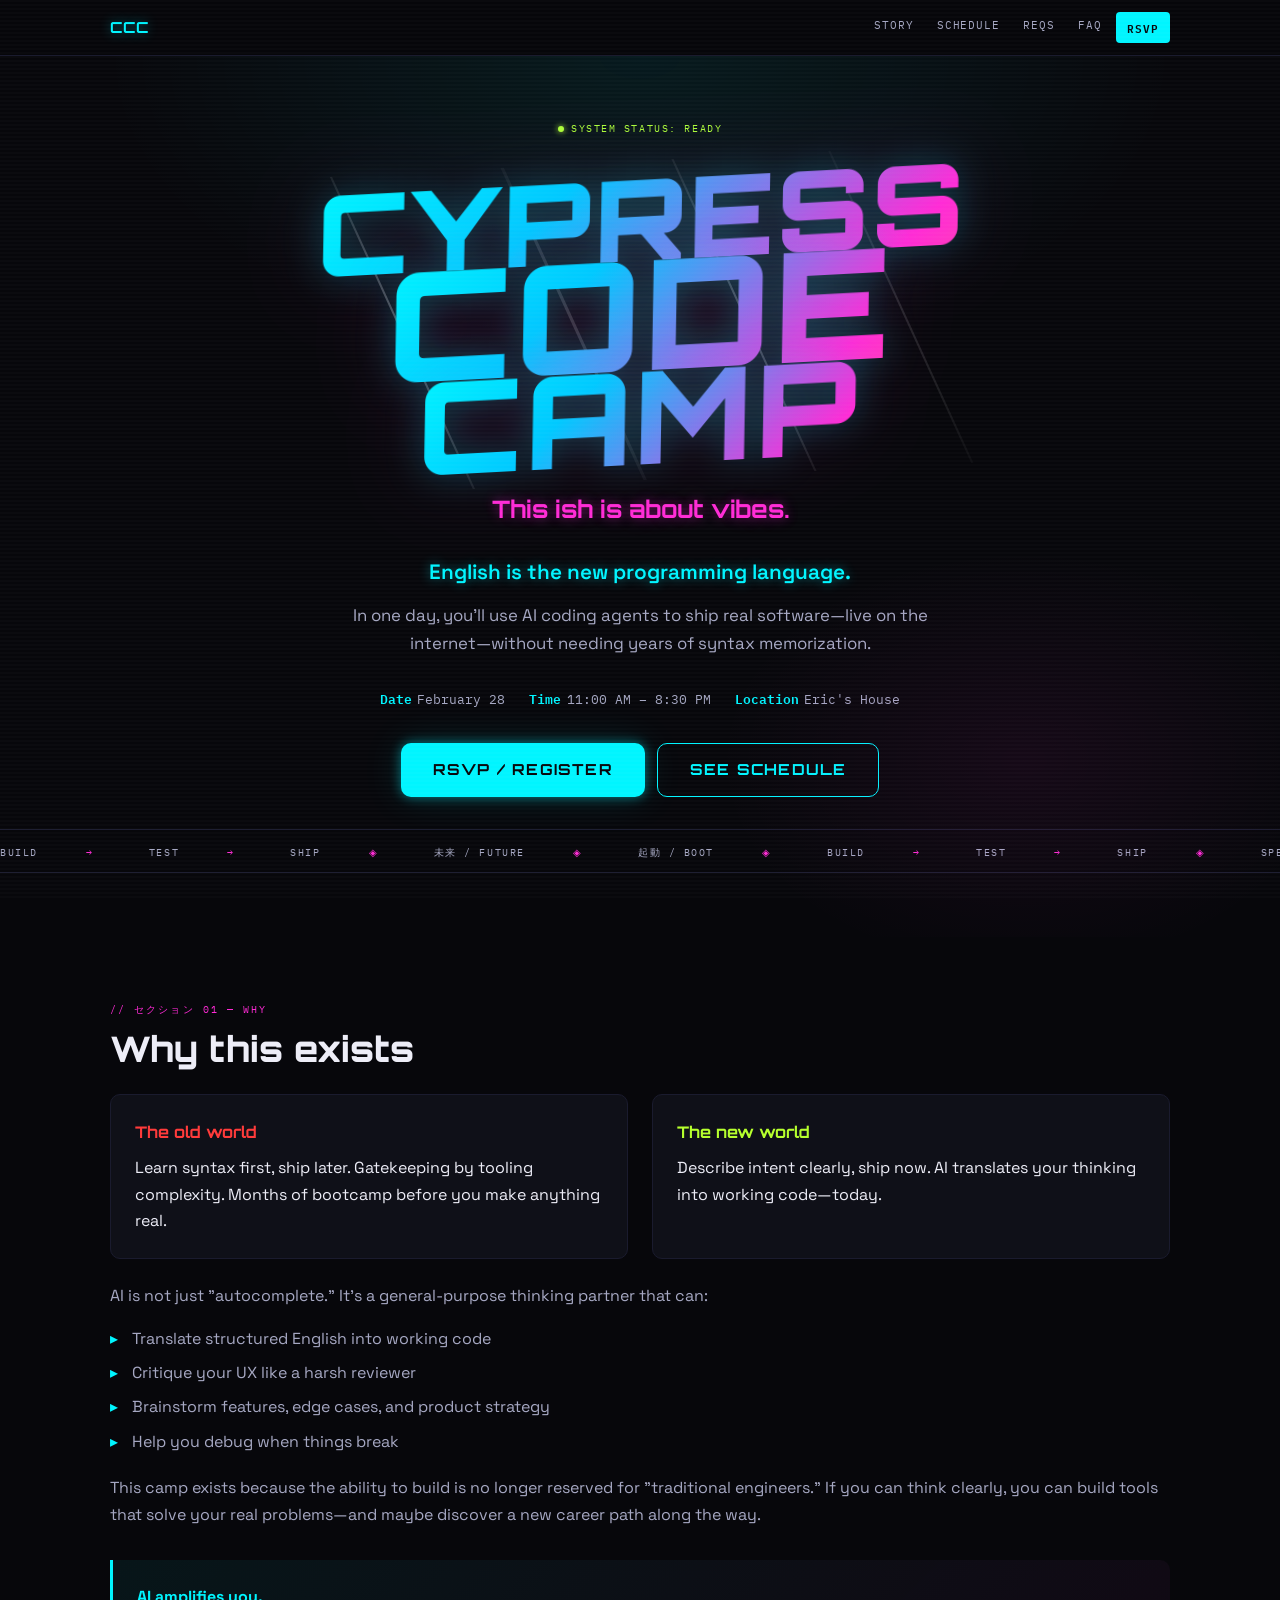
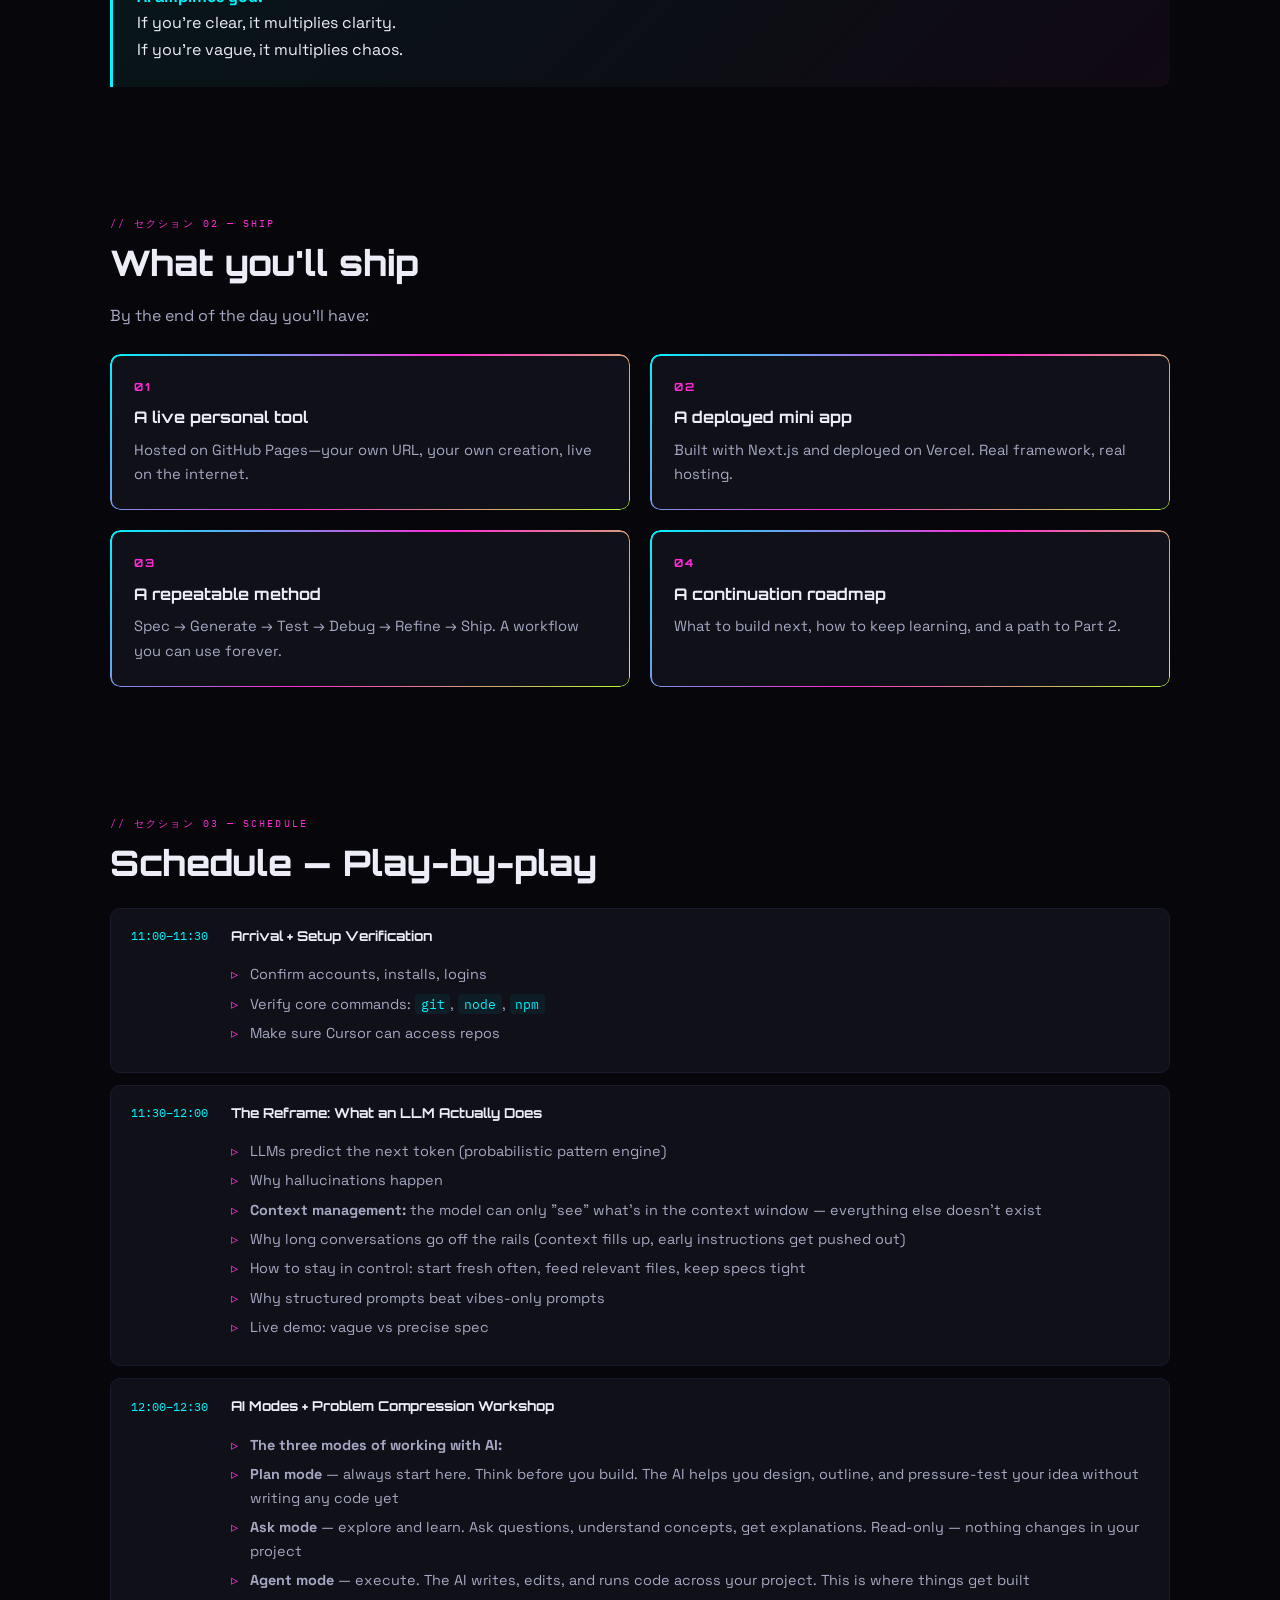
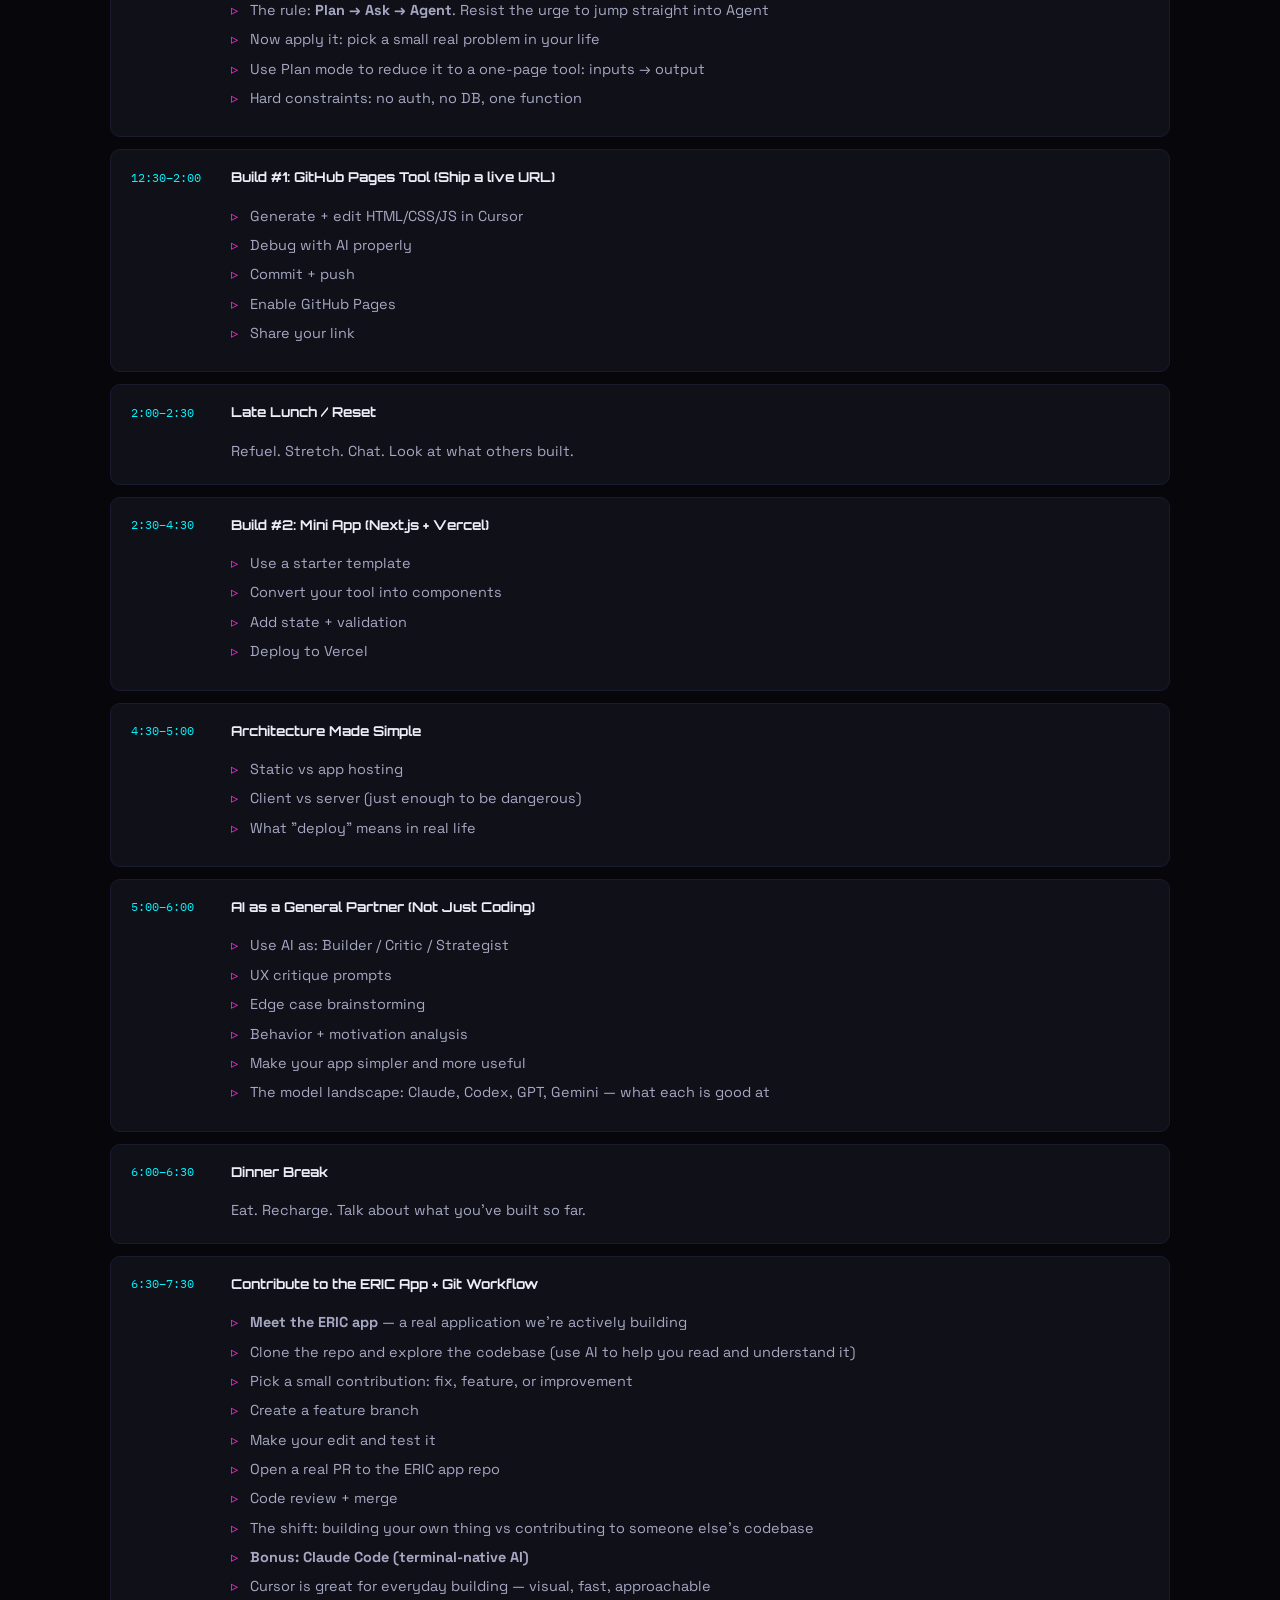
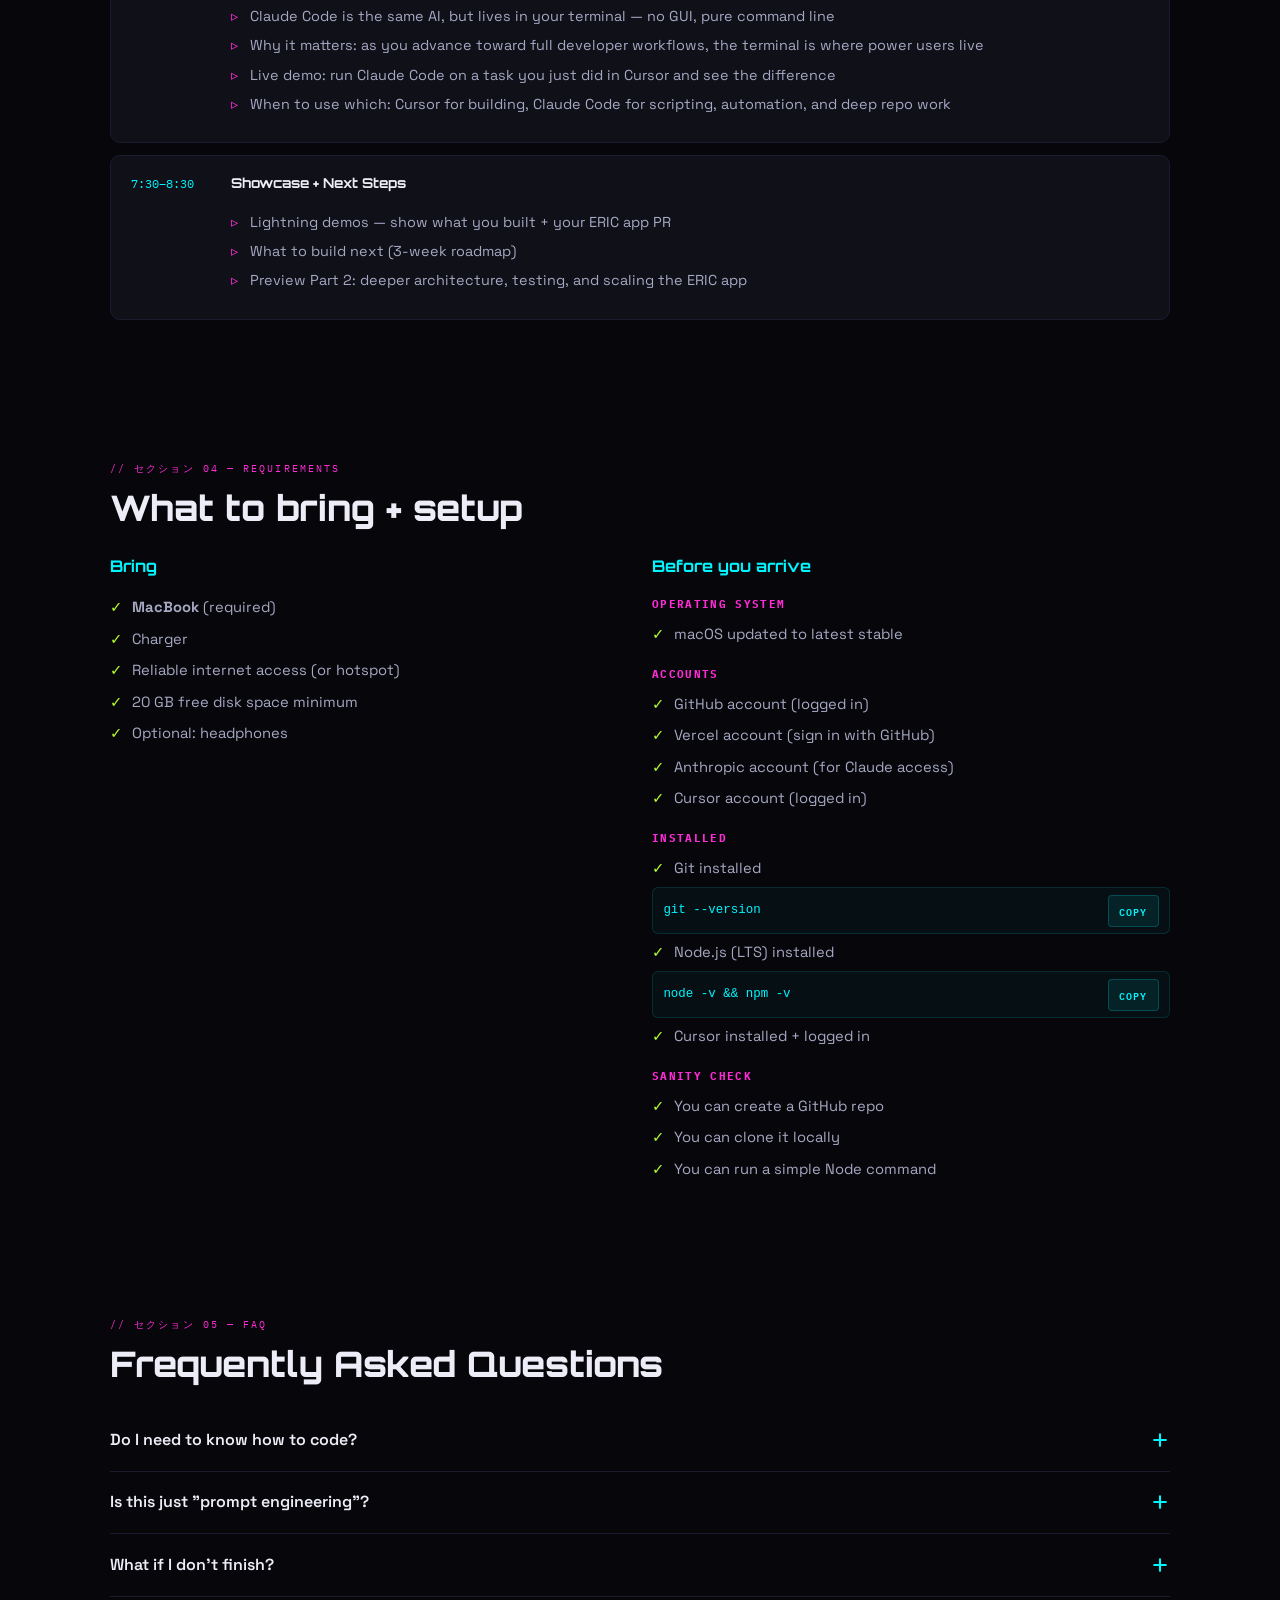
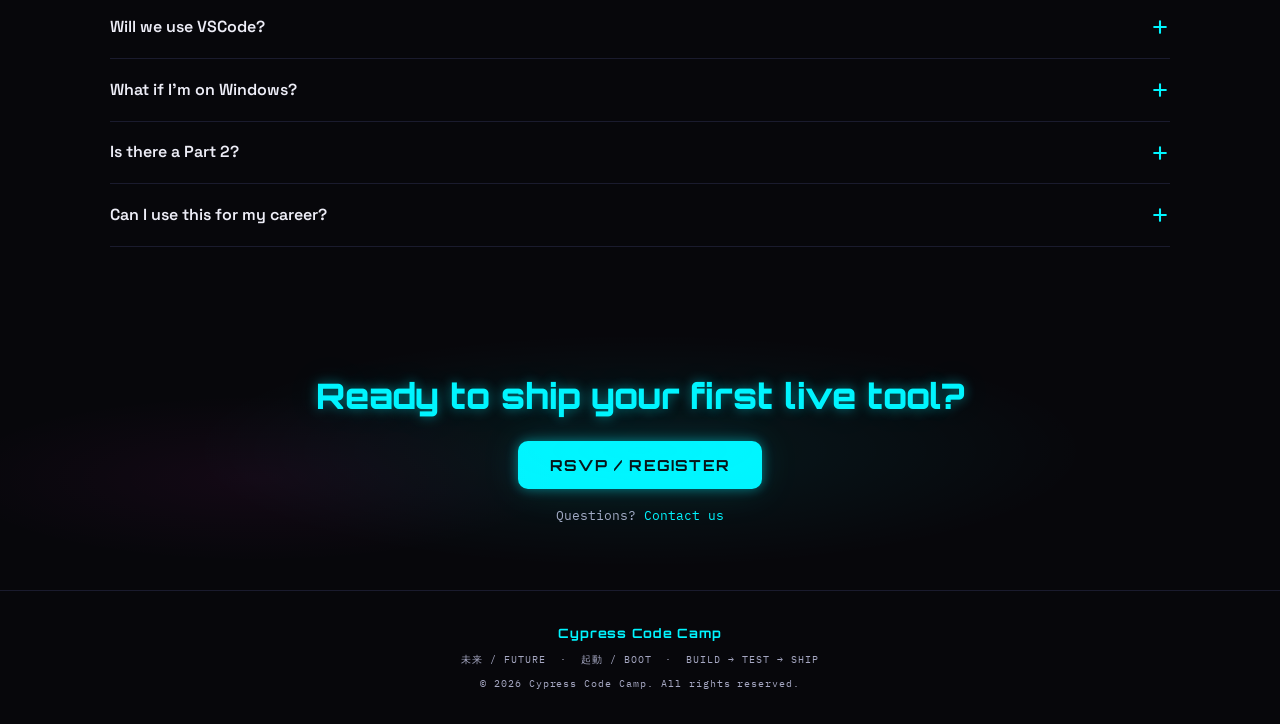
==== commit f5bb8f50: "Change "shit" to "ish" in tagline Made-with: Cursor" ====
--- a/index.html
+++ b/index.html
@@ -64,7 +64,7 @@
       </div>
     </div>
     <h1 class="sr-only">Cypress Code Camp</h1>
-    <p class="tagline">This shit is about vibes.</p>
+    <p class="tagline">This ish is about vibes.</p>
     <p class="subtitle">English is the new programming language.</p>
     <p class="hero-body">
       In one day, you'll use AI coding agents to ship real software—live on the internet—without needing years of syntax memorization.
@@ -582,12 +582,13 @@
         <svg viewBox="0 0 48 48" fill="none"><path d="M24 4L29.5 17.5H44L32.5 26.5L36 41L24 32L12 41L15.5 26.5L4 17.5H18.5L24 4Z" fill="url(#modal-star)"/><defs><linearGradient id="modal-star" x1="4" y1="4" x2="44" y2="41"><stop stop-color="#00F5FF"/><stop offset=".5" stop-color="#FF2BD6"/><stop offset="1" stop-color="#B6FF2E"/></linearGradient></defs></svg>
       </div>
       <p class="rsvp-modal-eyebrow" aria-hidden="true">// ACCESS PROTOCOL</p>
-      <h3 id="rsvp-modal-title" class="rsvp-modal-headline">If you're invited,<br>you'll know.</h3>
-      <p class="rsvp-modal-body">Message <strong>"I'm coming"</strong> in the<br><span class="rsvp-modal-crew">Cypress crew.</span></p>
+      <h3 id="rsvp-modal-title" class="rsvp-modal-headline">Register using<br>the link below.</h3>
+      <p class="rsvp-modal-body">Fill out your information<br><span class="rsvp-modal-crew">to secure your spot.</span></p>
       <div class="rsvp-modal-bar" aria-hidden="true">
         <span class="rsvp-modal-bar-fill"></span>
       </div>
-      <button class="btn btn-secondary rsvp-modal-close" aria-label="Close modal">GOT IT</button>
+      <a href="https://form.typeform.com/to/F0ZbeCqZ" target="_blank" rel="noopener noreferrer" class="btn btn-primary rsvp-modal-register">REGISTER NOW</a>
+      <button class="btn btn-secondary rsvp-modal-close" aria-label="Close modal">CLOSE</button>
       <p class="rsvp-modal-micro" aria-hidden="true">招待制 / INVITE ONLY</p>
     </div>
   </div>
--- a/styles.css
+++ b/styles.css
@@ -973,12 +973,22 @@
   100% { width: 100%; }
 }
 
+.rsvp-modal-register {
+  opacity: 0;
+  min-width: 180px;
+  text-decoration: none;
+}
+.rsvp-modal.active .rsvp-modal-register {
+  animation: modal-fade-up .35s .85s ease forwards;
+}
+
 .rsvp-modal-close {
   opacity: 0;
   min-width: 140px;
+  margin-top: .5rem;
 }
 .rsvp-modal.active .rsvp-modal-close {
-  animation: modal-fade-up .35s .9s ease forwards;
+  animation: modal-fade-up .35s .95s ease forwards;
 }
 
 .rsvp-modal-micro {
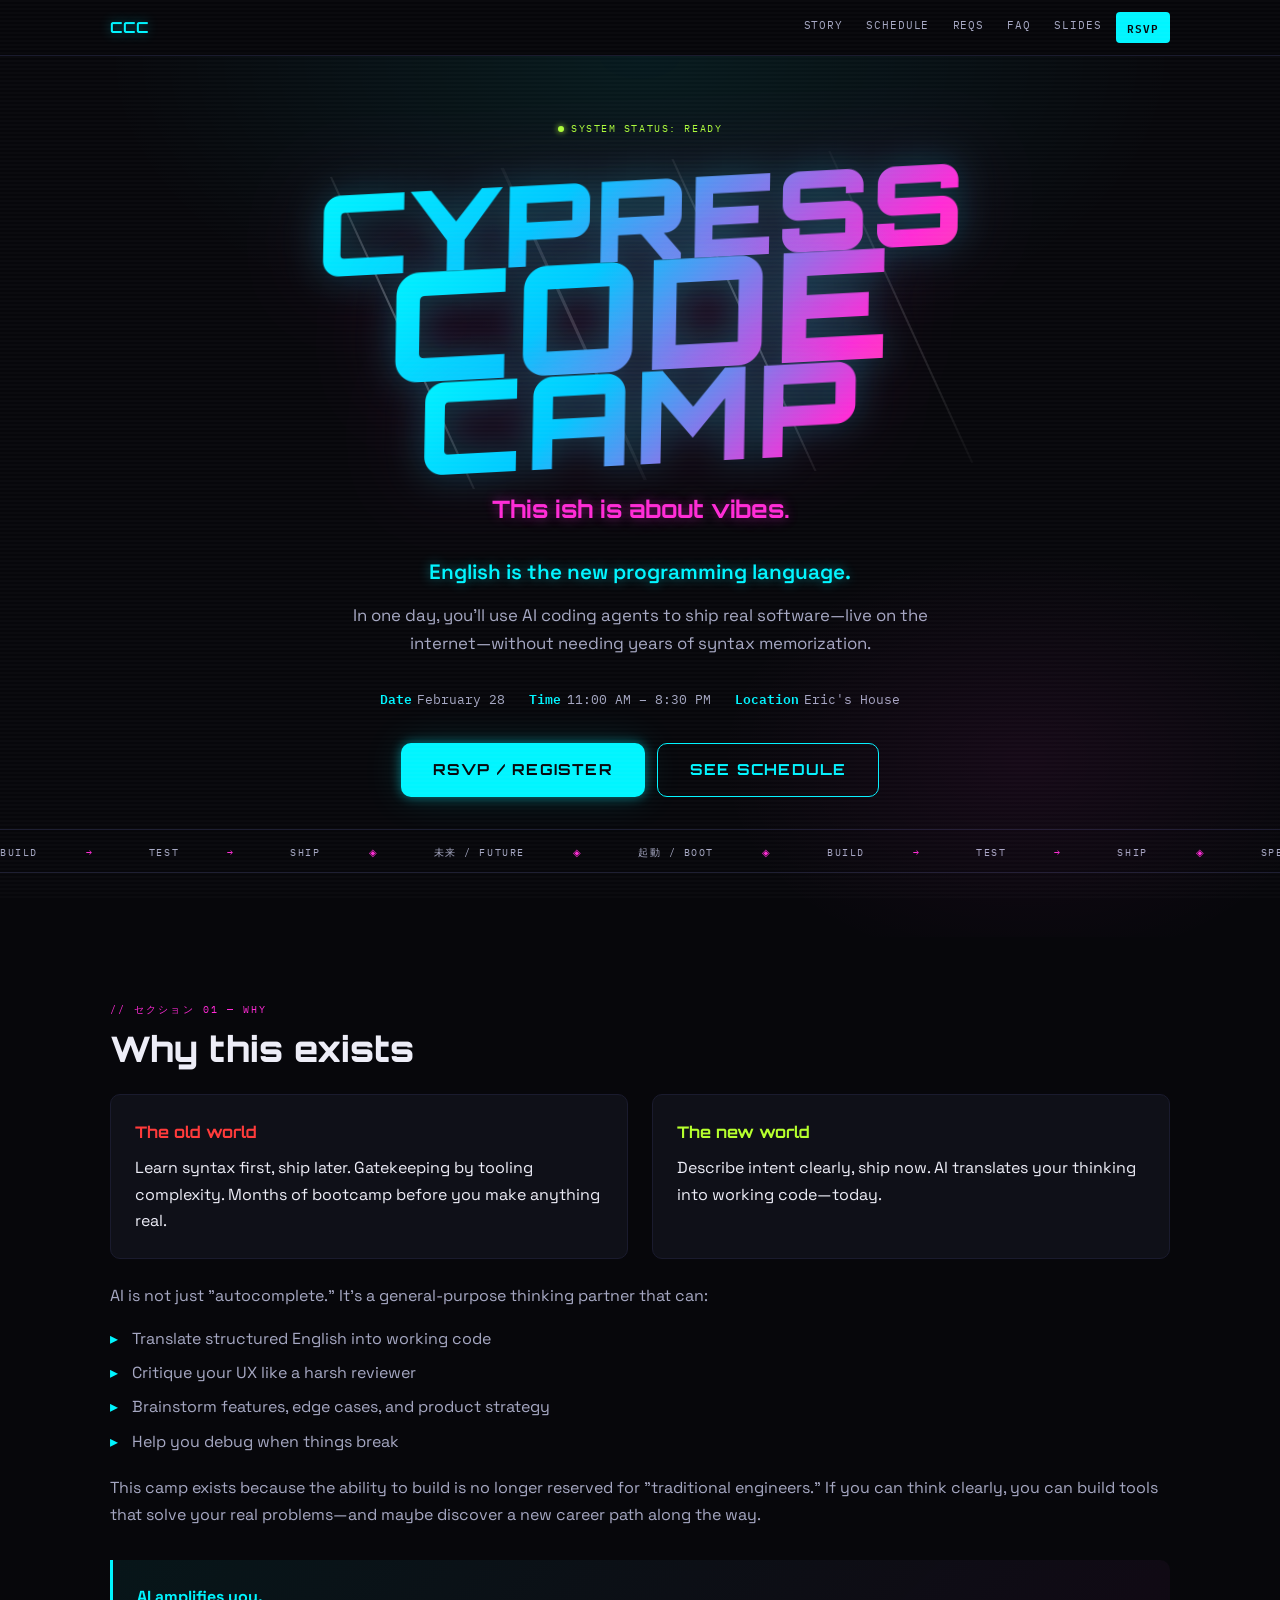
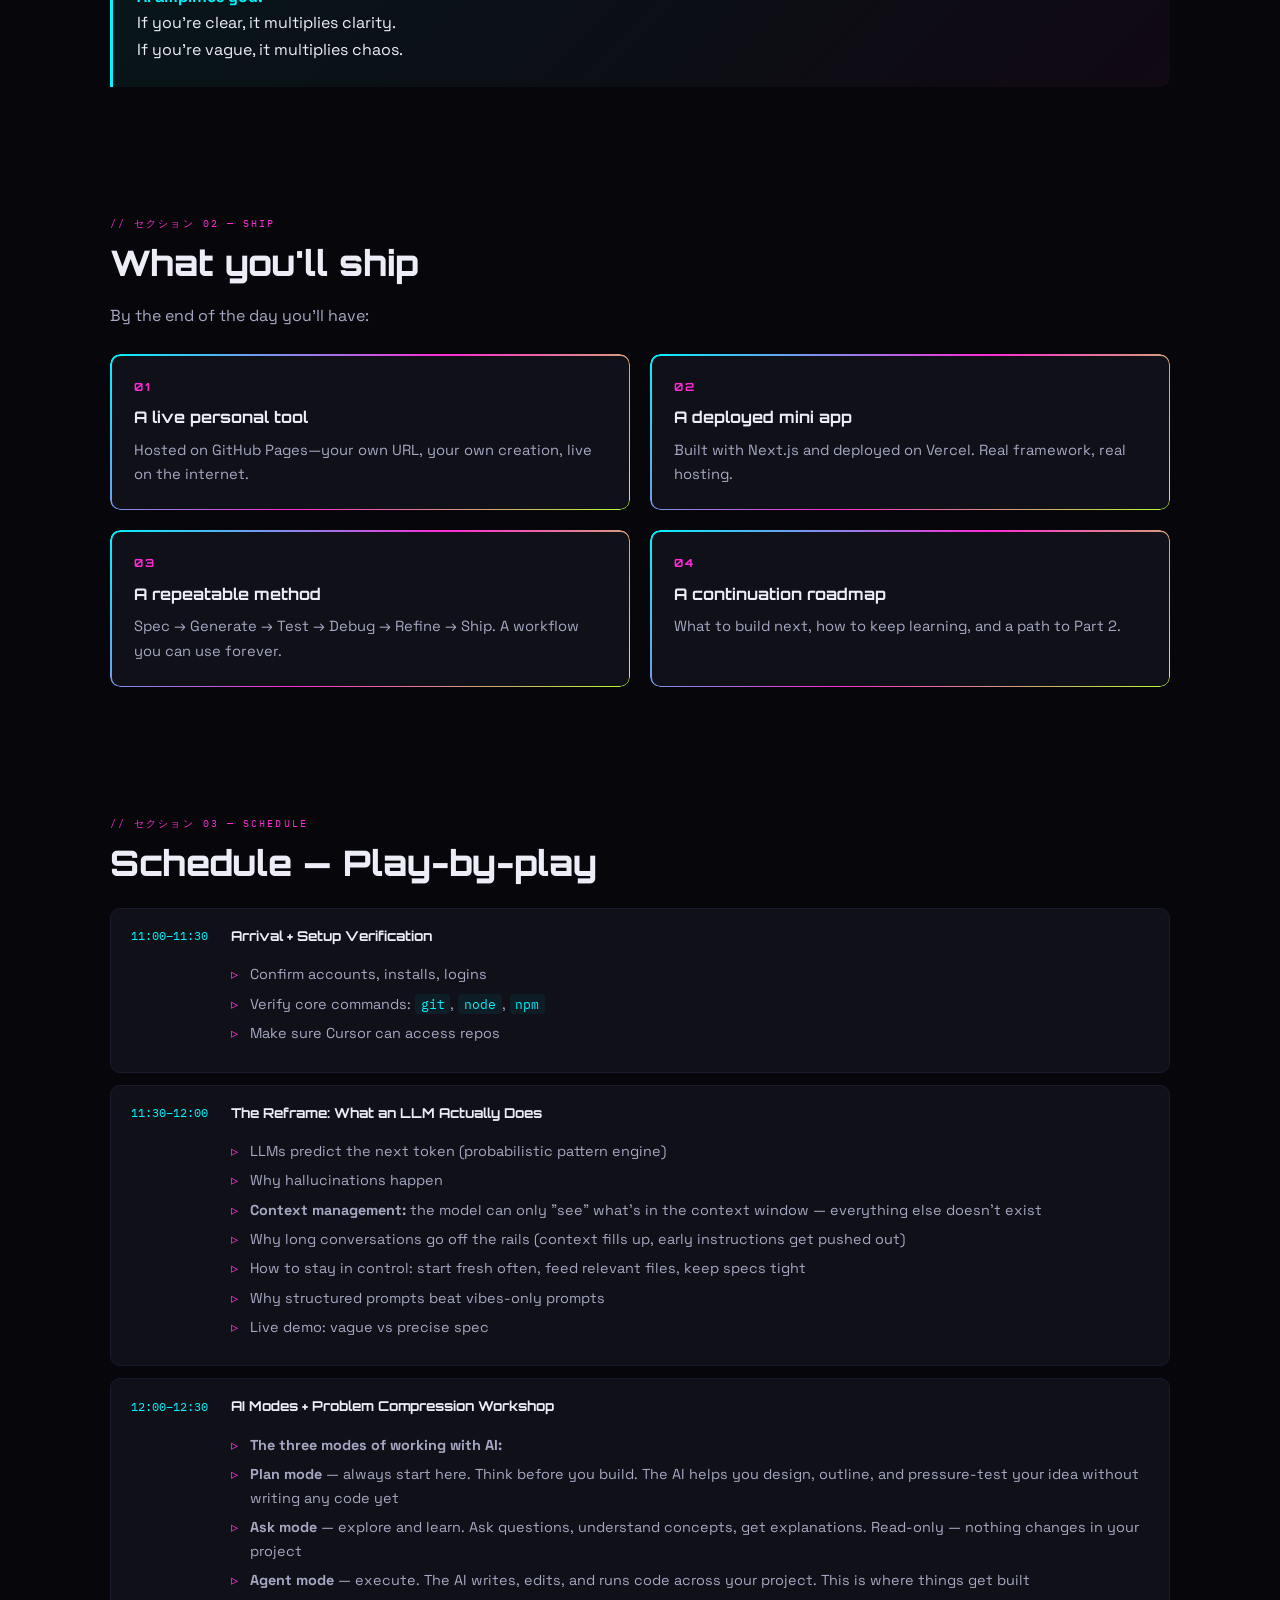
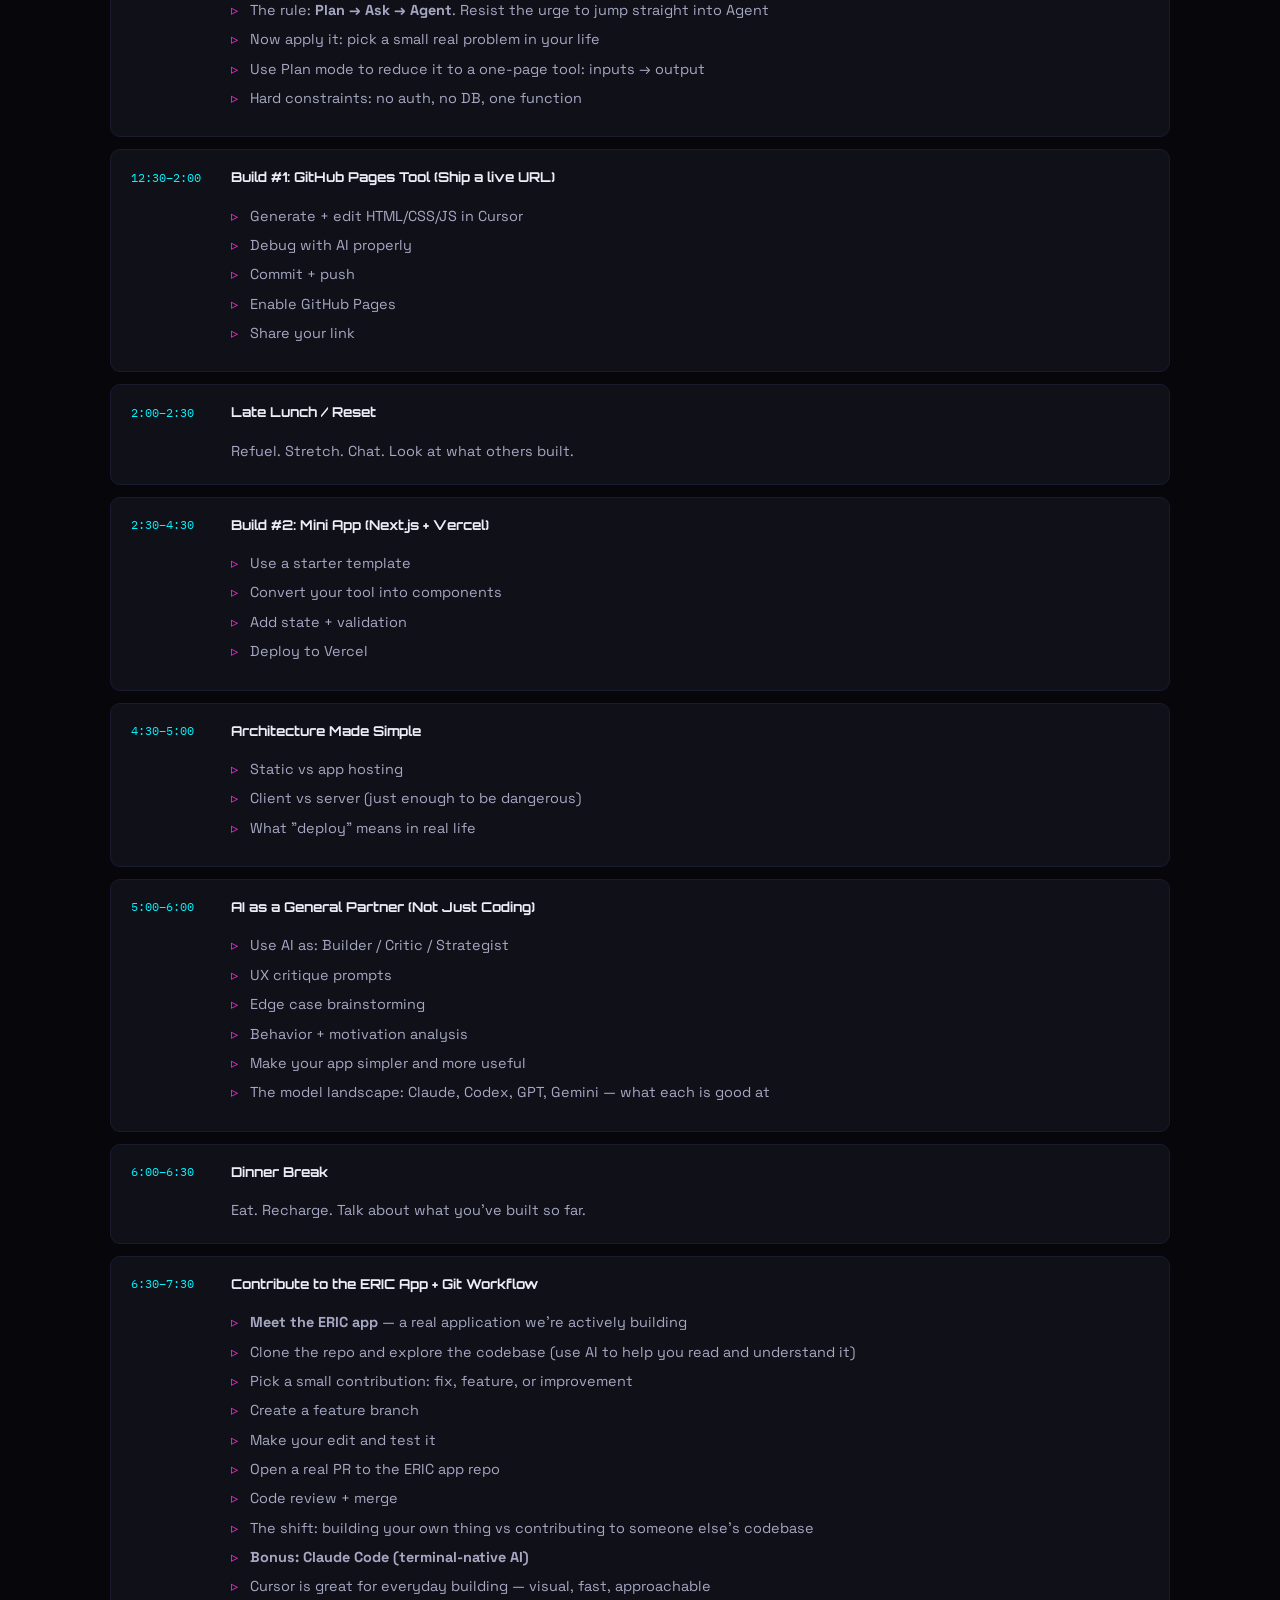
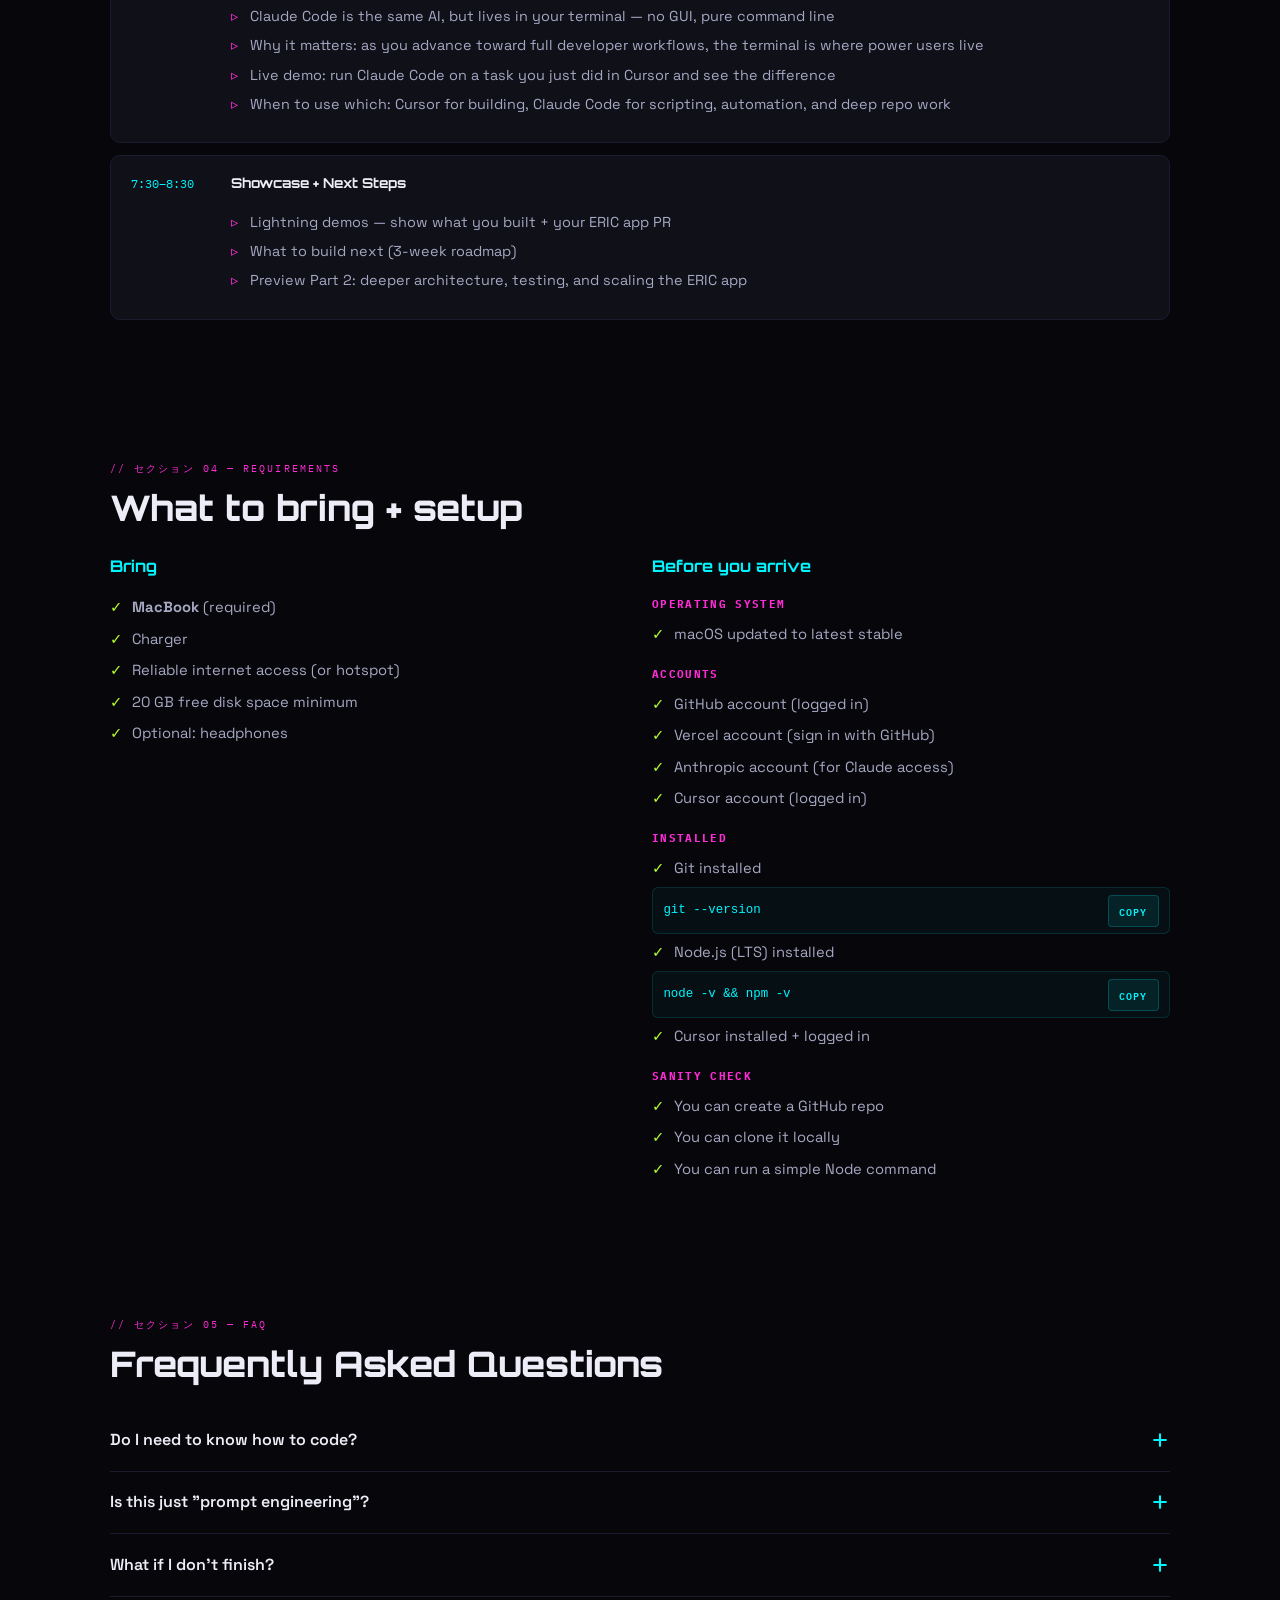
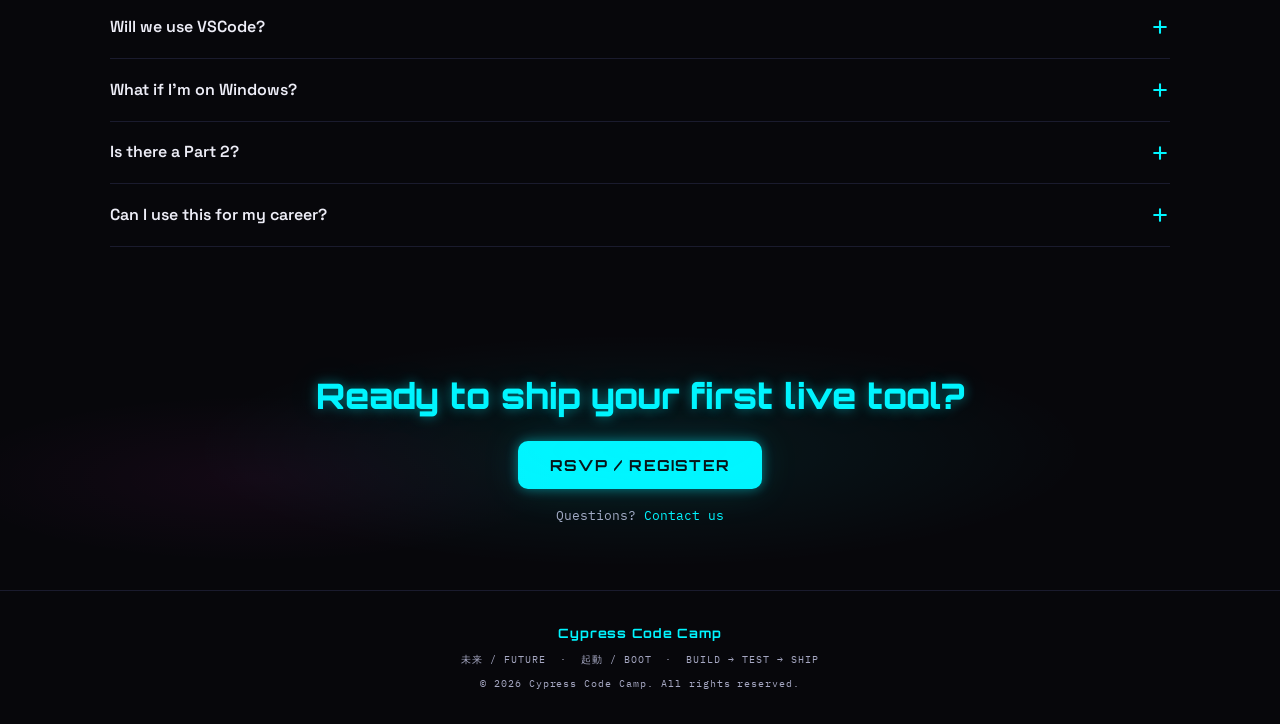
==== commit 1d52e692: "Add Slides link to site navigation Made-with: Cursor" ====
--- a/index.html
+++ b/index.html
@@ -37,6 +37,7 @@
       <li><a href="#schedule" class="hide-mobile">Schedule</a></li>
       <li><a href="#requirements" class="hide-mobile">Reqs</a></li>
       <li><a href="#faq" class="hide-mobile">FAQ</a></li>
+      <li><a href="docs/preso.html" class="hide-mobile">Slides</a></li>
       <li><button class="nav-cta rsvp-trigger">RSVP</button></li>
     </ul>
   </div>
